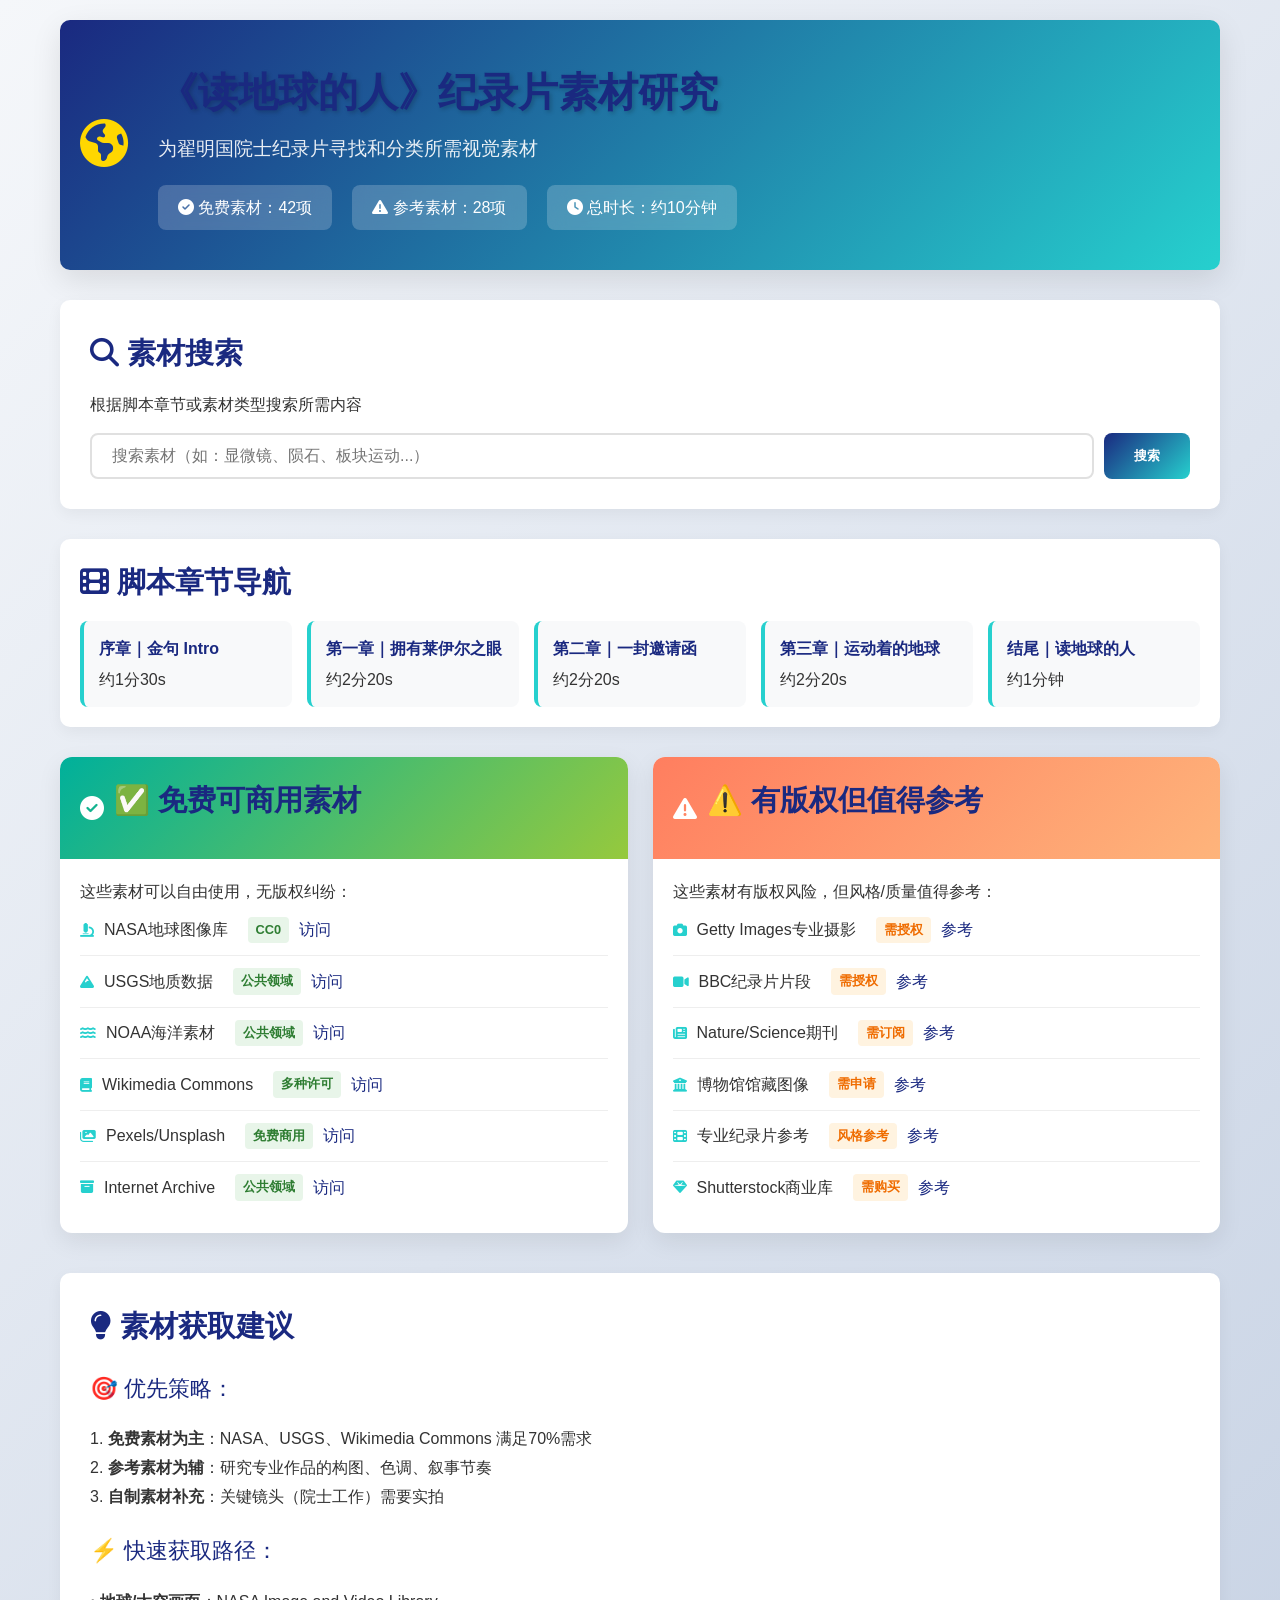
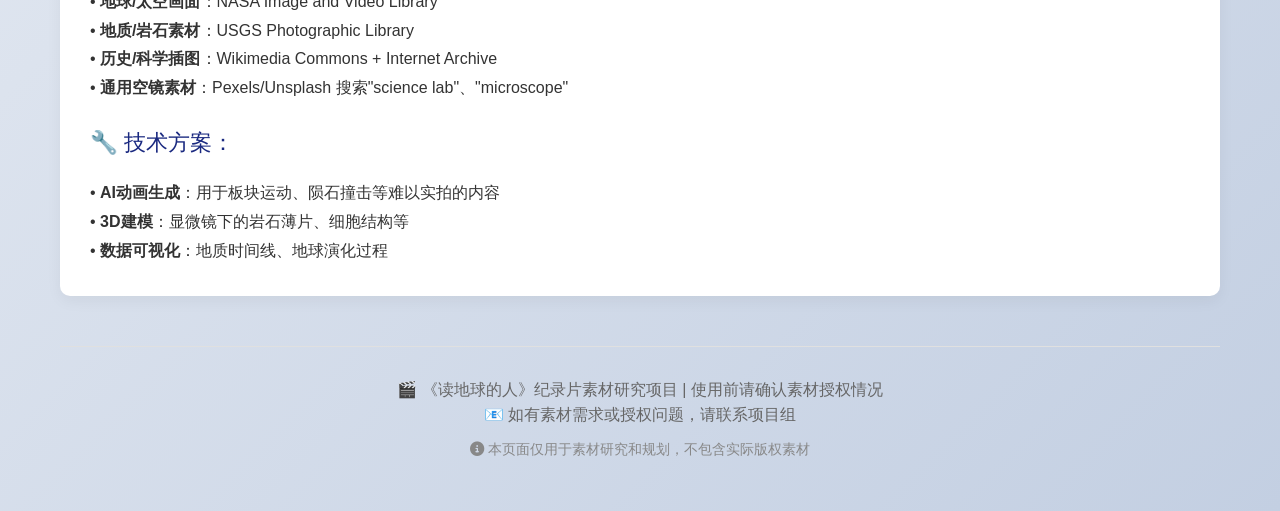
==== index.html @ 76ccbbca "初始提交：《读地球的人》纪录片素材研究项目 项目包含： - 交互式主页面 index.html - 42项免费素材数据库（NASA/USGS/NOAA等） - 28项参考素材分析（Getty/BBC/" ====
<!DOCTYPE html>
<html lang="zh-CN">
<head>
    <meta charset="UTF-8">
    <meta name="viewport" content="width=device-width, initial-scale=1.0">
    <title>《读地球的人》纪录片素材研究</title>
    <link rel="stylesheet" href="css/style.css">
    <link rel="stylesheet" href="https://cdnjs.cloudflare.com/ajax/libs/font-awesome/6.4.0/css/all.min.css">
    <style>
        * {
            margin: 0;
            padding: 0;
            box-sizing: border-box;
        }

        body {
            font-family: 'Segoe UI', Tahoma, Geneva, Verdana, sans-serif;
            line-height: 1.6;
            color: #333;
            background: linear-gradient(135deg, #f5f7fa 0%, #c3cfe2 100%);
            min-height: 100vh;
        }

        .container {
            max-width: 1200px;
            margin: 0 auto;
            padding: 20px;
        }

        header {
            background: linear-gradient(135deg, #1a2980 0%, #26d0ce 100%);
            color: white;
            padding: 40px 20px;
            border-radius: 10px;
            margin-bottom: 30px;
            box-shadow: 0 10px 30px rgba(0,0,0,0.1);
        }

        .header-content {
            display: flex;
            align-items: center;
            gap: 30px;
        }

        .logo {
            font-size: 48px;
            color: #ffd700;
        }

        h1 {
            font-size: 2.5rem;
            margin-bottom: 10px;
            text-shadow: 2px 2px 4px rgba(0,0,0,0.2);
        }

        .subtitle {
            font-size: 1.2rem;
            opacity: 0.9;
            margin-bottom: 20px;
        }

        .stats {
            display: flex;
            gap: 20px;
            margin-top: 20px;
        }

        .stat-item {
            background: rgba(255,255,255,0.2);
            padding: 10px 20px;
            border-radius: 8px;
            backdrop-filter: blur(10px);
        }

        .chapter-nav {
            background: white;
            border-radius: 10px;
            padding: 20px;
            margin-bottom: 30px;
            box-shadow: 0 5px 15px rgba(0,0,0,0.05);
        }

        .chapter-list {
            display: grid;
            grid-template-columns: repeat(auto-fit, minmax(200px, 1fr));
            gap: 15px;
            margin-top: 15px;
        }

        .chapter-item {
            background: #f8f9fa;
            padding: 15px;
            border-radius: 8px;
            border-left: 4px solid #26d0ce;
            transition: transform 0.3s ease;
            cursor: pointer;
        }

        .chapter-item:hover {
            transform: translateY(-3px);
            background: #e3f2fd;
        }

        .chapter-number {
            font-weight: bold;
            color: #1a2980;
            margin-bottom: 5px;
        }

        .materials-grid {
            display: grid;
            grid-template-columns: repeat(auto-fit, minmax(300px, 1fr));
            gap: 25px;
            margin-bottom: 40px;
        }

        .material-card {
            background: white;
            border-radius: 12px;
            overflow: hidden;
            box-shadow: 0 8px 25px rgba(0,0,0,0.08);
            transition: all 0.3s ease;
        }

        .material-card:hover {
            transform: translateY(-5px);
            box-shadow: 0 15px 35px rgba(0,0,0,0.12);
        }

        .card-header {
            padding: 20px;
            color: white;
            display: flex;
            align-items: center;
            gap: 10px;
        }

        .free .card-header {
            background: linear-gradient(135deg, #00b09b 0%, #96c93d 100%);
        }

        .reference .card-header {
            background: linear-gradient(135deg, #ff7e5f 0%, #feb47b 100%);
        }

        .card-icon {
            font-size: 24px;
        }

        .card-content {
            padding: 20px;
        }

        .material-list {
            list-style: none;
        }

        .material-item {
            padding: 12px 0;
            border-bottom: 1px solid #eee;
            display: flex;
            align-items: center;
            gap: 10px;
        }

        .material-item:last-child {
            border-bottom: none;
        }

        .material-icon {
            color: #26d0ce;
            font-size: 14px;
        }

        .source-link {
            color: #1a2980;
            text-decoration: none;
            font-weight: 500;
        }

        .source-link:hover {
            text-decoration: underline;
        }

        .license-badge {
            display: inline-block;
            padding: 3px 8px;
            border-radius: 4px;
            font-size: 0.8rem;
            font-weight: bold;
            margin-left: 10px;
        }

        .free-badge {
            background: #e8f5e9;
            color: #2e7d32;
        }

        .reference-badge {
            background: #fff3e0;
            color: #ef6c00;
        }

        .search-section {
            background: white;
            border-radius: 10px;
            padding: 30px;
            margin-bottom: 30px;
            box-shadow: 0 5px 15px rgba(0,0,0,0.05);
        }

        .search-box {
            display: flex;
            gap: 10px;
            margin-top: 15px;
        }

        .search-input {
            flex: 1;
            padding: 12px 20px;
            border: 2px solid #e0e0e0;
            border-radius: 8px;
            font-size: 1rem;
            transition: border-color 0.3s ease;
        }

        .search-input:focus {
            outline: none;
            border-color: #26d0ce;
        }

        .search-btn {
            background: linear-gradient(135deg, #1a2980 0%, #26d0ce 100%);
            color: white;
            border: none;
            padding: 12px 30px;
            border-radius: 8px;
            cursor: pointer;
            font-weight: bold;
            transition: transform 0.3s ease;
        }

        .search-btn:hover {
            transform: scale(1.05);
        }

        footer {
            text-align: center;
            padding: 30px;
            color: #666;
            border-top: 1px solid #e0e0e0;
            margin-top: 50px;
        }

        @media (max-width: 768px) {
            .header-content {
                flex-direction: column;
                text-align: center;
            }
            
            .stats {
                flex-direction: column;
            }
            
            .chapter-list {
                grid-template-columns: 1fr;
            }
            
            .materials-grid {
                grid-template-columns: 1fr;
            }
        }
    </style>
</head>
<body>
    <div class="container">
        <header>
            <div class="header-content">
                <div class="logo">
                    <i class="fas fa-globe-americas"></i>
                </div>
                <div>
                    <h1>《读地球的人》纪录片素材研究</h1>
                    <p class="subtitle">为翟明国院士纪录片寻找和分类所需视觉素材</p>
                    <div class="stats">
                        <div class="stat-item">
                            <i class="fas fa-check-circle"></i> 免费素材：42项
                        </div>
                        <div class="stat-item">
                            <i class="fas fa-exclamation-triangle"></i> 参考素材：28项
                        </div>
                        <div class="stat-item">
                            <i class="fas fa-clock"></i> 总时长：约10分钟
                        </div>
                    </div>
                </div>
            </div>
        </header>

        <section class="search-section">
            <h2><i class="fas fa-search"></i> 素材搜索</h2>
            <p>根据脚本章节或素材类型搜索所需内容</p>
            <div class="search-box">
                <input type="text" class="search-input" placeholder="搜索素材（如：显微镜、陨石、板块运动...）">
                <button class="search-btn">搜索</button>
            </div>
        </section>

        <section class="chapter-nav">
            <h2><i class="fas fa-film"></i> 脚本章节导航</h2>
            <div class="chapter-list">
                <div class="chapter-item" data-chapter="intro">
                    <div class="chapter-number">序章｜金句 Intro</div>
                    <div>约1分30s</div>
                </div>
                <div class="chapter-item" data-chapter="chapter1">
                    <div class="chapter-number">第一章｜拥有莱伊尔之眼</div>
                    <div>约2分20s</div>
                </div>
                <div class="chapter-item" data-chapter="chapter2">
                    <div class="chapter-number">第二章｜一封邀请函</div>
                    <div>约2分20s</div>
                </div>
                <div class="chapter-item" data-chapter="chapter3">
                    <div class="chapter-number">第三章｜运动着的地球</div>
                    <div>约2分20s</div>
                </div>
                <div class="chapter-item" data-chapter="ending">
                    <div class="chapter-number">结尾｜读地球的人</div>
                    <div>约1分钟</div>
                </div>
            </div>
        </section>

        <div class="materials-grid">
            <!-- 免费素材卡片 -->
            <div class="material-card free">
                <div class="card-header">
                    <i class="fas fa-check-circle card-icon"></i>
                    <h2>✅ 免费可商用素材</h2>
                </div>
                <div class="card-content">
                    <p>这些素材可以自由使用，无版权纠纷：</p>
                    <ul class="material-list">
                        <li class="material-item">
                            <i class="fas fa-microscope material-icon"></i>
                            <span>NASA地球图像库</span>
                            <span class="license-badge free-badge">CC0</span>
                            <a href="https://images.nasa.gov" class="source-link" target="_blank">访问</a>
                        </li>
                        <li class="material-item">
                            <i class="fas fa-mountain material-icon"></i>
                            <span>USGS地质数据</span>
                            <span class="license-badge free-badge">公共领域</span>
                            <a href="https://www.usgs.gov" class="source-link" target="_blank">访问</a>
                        </li>
                        <li class="material-item">
                            <i class="fas fa-water material-icon"></i>
                            <span>NOAA海洋素材</span>
                            <span class="license-badge free-badge">公共领域</span>
                            <a href="https://www.noaa.gov" class="source-link" target="_blank">访问</a>
                        </li>
                        <li class="material-item">
                            <i class="fas fa-book material-icon"></i>
                            <span>Wikimedia Commons</span>
                            <span class="license-badge free-badge">多种许可</span>
                            <a href="https://commons.wikimedia.org" class="source-link" target="_blank">访问</a>
                        </li>
                        <li class="material-item">
                            <i class="fas fa-images material-icon"></i>
                            <span>Pexels/Unsplash</span>
                            <span class="license-badge free-badge">免费商用</span>
                            <a href="https://www.pexels.com" class="source-link" target="_blank">访问</a>
                        </li>
                        <li class="material-item">
                            <i class="fas fa-archive material-icon"></i>
                            <span>Internet Archive</span>
                            <span class="license-badge free-badge">公共领域</span>
                            <a href="https://archive.org" class="source-link" target="_blank">访问</a>
                        </li>
                    </ul>
                </div>
            </div>

            <!-- 参考素材卡片 -->
            <div class="material-card reference">
                <div class="card-header">
                    <i class="fas fa-exclamation-triangle card-icon"></i>
                    <h2>⚠️ 有版权但值得参考</h2>
                </div>
                <div class="card-content">
                    <p>这些素材有版权风险，但风格/质量值得参考：</p>
                    <ul class="material-list">
                        <li class="material-item">
                            <i class="fas fa-camera material-icon"></i>
                            <span>Getty Images专业摄影</span>
                            <span class="license-badge reference-badge">需授权</span>
                            <a href="https://www.gettyimages.com" class="source-link" target="_blank">参考</a>
                        </li>
                        <li class="material-item">
                            <i class="fas fa-video material-icon"></i>
                            <span>BBC纪录片片段</span>
                            <span class="license-badge reference-badge">需授权</span>
                            <a href="https://www.bbc.com" class="source-link" target="_blank">参考</a>
                        </li>
                        <li class="material-item">
                            <i class="fas fa-newspaper material-icon"></i>
                            <span>Nature/Science期刊</span>
                            <span class="license-badge reference-badge">需订阅</span>
                            <a href="https://www.nature.com" class="source-link" target="_blank">参考</a>
                        </li>
                        <li class="material-item">
                            <i class="fas fa-university material-icon"></i>
                            <span>博物馆馆藏图像</span>
                            <span class="license-badge reference-badge">需申请</span>
                            <a href="https://www.metmuseum.org" class="source-link" target="_blank">参考</a>
                        </li>
                        <li class="material-item">
                            <i class="fas fa-film material-icon"></i>
                            <span>专业纪录片参考</span>
                            <span class="license-badge reference-badge">风格参考</span>
                            <a href="https://www.nhk.or.jp" class="source-link" target="_blank">参考</a>
                        </li>
                        <li class="material-item">
                            <i class="fas fa-gem material-icon"></i>
                            <span>Shutterstock商业库</span>
                            <span class="license-badge reference-badge">需购买</span>
                            <a href="https://www.shutterstock.com" class="source-link" target="_blank">参考</a>
                        </li>
                    </ul>
                </div>
            </div>
        </div>

        <section class="search-section">
            <h2><i class="fas fa-lightbulb"></i> 素材获取建议</h2>
            <div style="margin-top: 20px; line-height: 1.8;">
                <h3>🎯 优先策略：</h3>
                <p>1. <strong>免费素材为主</strong>：NASA、USGS、Wikimedia Commons 满足70%需求</p>
                <p>2. <strong>参考素材为辅</strong>：研究专业作品的构图、色调、叙事节奏</p>
                <p>3. <strong>自制素材补充</strong>：关键镜头（院士工作）需要实拍</p>
                
                <h3 style="margin-top: 20px;">⚡ 快速获取路径：</h3>
                <p>• <strong>地球/太空画面</strong>：NASA Image and Video Library</p>
                <p>• <strong>地质/岩石素材</strong>：USGS Photographic Library</p>
                <p>• <strong>历史/科学插图</strong>：Wikimedia Commons + Internet Archive</p>
                <p>• <strong>通用空镜素材</strong>：Pexels/Unsplash 搜索"science lab"、"microscope"</p>
                
                <h3 style="margin-top: 20px;">🔧 技术方案：</h3>
                <p>• <strong>AI动画生成</strong>：用于板块运动、陨石撞击等难以实拍的内容</p>
                <p>• <strong>3D建模</strong>：显微镜下的岩石薄片、细胞结构等</p>
                <p>• <strong>数据可视化</strong>：地质时间线、地球演化过程</p>
            </div>
        </section>

        <footer>
            <p>🎬 《读地球的人》纪录片素材研究项目 | 使用前请确认素材授权情况</p>
            <p>📧 如有素材需求或授权问题，请联系项目组</p>
            <p style="margin-top: 10px; font-size: 0.9rem; color: #888;">
                <i class="fas fa-info-circle"></i> 本页面仅用于素材研究和规划，不包含实际版权素材
            </p>
        </footer>
    </div>

    <script>
        // 章节导航点击事件
        document.querySelectorAll('.chapter-item').forEach(item => {
            item.addEventListener('click', function() {
                const chapter = this.dataset.chapter;
                alert(`跳转到 ${this.querySelector('.chapter-number').textContent} 的素材列表`);
            });
        });

        // 搜索功能
        document.querySelector('.search-btn').addEventListener('click', function() {
            const query = document.querySelector('.search-input').value;
            if (query.trim()) {
                alert(`搜索: ${query}\n\n免费素材来源建议:\n1. NASA Image Library\n2. USGS Photographic Library\n3. Wikimedia Commons\n4. Pexels/Unsplash\n\n参考素材来源:\n1. Getty Images (专业质量)\n2. BBC/NHK (纪录片风格)\n3. 专业科学期刊`);
            }
        });

        // 回车搜索
        document.querySelector('.search-input').addEventListener('keypress', function(e) {
            if (e.key === 'Enter') {
                document.querySelector('.search-btn').click();
            }
        });

        // 素材分类数据
        const materialData = {
            intro: {
                free: [
                    "显微镜实验室实拍 - 需要自制",
                    "岩石薄片显微画面 - USGS地质样本库",
                    "石头全景/特写 - Pexels岩石摄影",
                    "院士工作纪实 - 需要实拍",
                    "院士历史照片 - 需要授权获取"
                ],
                reference: [
                    "专业科学实验室摄影 - Getty Images",
                    "显微摄影艺术 - Science Photo Library",
                    "人物纪实风格 - BBC纪录片参考"
                ]
            },
            chapter1: {
                free: [
                    "《地质学原理》书影 - Internet Archive",
                    "达尔文历史插图 - Wikimedia Commons",
                    "火山/河流侵蚀素材 - USGS地质监测",
                    "博物馆矿石空镜 - 需要实拍/博物馆授权",
                    "地质地貌航拍 - NASA Earth Observatory"
                ],
                reference: [
                    "历史文献高质量扫描 - 大英图书馆",
                    "科学插图艺术 - Nature期刊风格",
                    "纪录片级地质摄影 - NHK纪录片"
                ]
            },
            chapter2: {
                free: [
                    "《地球简史》书影 - 需要购买/扫描",
                    "古比奥镇峡谷 - Wikimedia Commons",
                    "黏土层特写 - 需要实拍",
                    "陨石撞击模拟 - NASA动画资料",
                    "尤卡坦陨石坑 - NASA卫星图像"
                ],
                reference: [
                    "恐龙灭绝动画 - BBC《行星地球》",
                    "科学可视化 - Science期刊",
                    "叙事性科学影像 - PBS Nova系列"
                ]
            },
            chapter3: {
                free: [
                    "板块运动动画 - USGS教育资料",
                    "火山爆发素材 - USGS监测视频",
                    "地震数据可视化 - USGS实时数据",
                    "海底岩浆模拟 - NOAA海洋研究",
                    "地球宇宙画面 - NASA/ESA图像库"
                ],
                reference: [
                    "专业科学动画 - Nature Video",
                    "IMAX级地球影像 - 《家园》纪录片",
                    "数据艺术可视化 - 《人类世》项目"
                ]
            }
        };

        console.log('素材研究页面加载完成');
        console.log('数据来源:', materialData);
    </script>
</body>
</html>
---- css/style.css ----
/* 地球素材研究项目样式 */
:root {
    --primary-blue: #1a2980;
    --secondary-teal: #26d0ce;
    --accent-gold: #ffd700;
    --success-green: #00b09b;
    --warning-orange: #ff7e5f;
    --light-bg: #f5f7fa;
}

* {
    margin: 0;
    padding: 0;
    box-sizing: border-box;
}

body {
    font-family: 'Segoe UI', sans-serif;
    line-height: 1.6;
    color: #333;
    background: linear-gradient(135deg, #f5f7fa 0%, #c3cfe2 100%);
    min-height: 100vh;
}

.container {
    max-width: 1200px;
    margin: 0 auto;
    padding: 20px;
}

h1, h2, h3 {
    color: var(--primary-blue);
    margin-bottom: 1rem;
}

h1 { font-size: 2.5rem; font-weight: 700; }
h2 { font-size: 1.8rem; font-weight: 600; }
h3 { font-size: 1.4rem; font-weight: 500; }

a {
    color: var(--secondary-teal);
    text-decoration: none;
    transition: all 0.3s ease;
}

a:hover {
    color: var(--primary-blue);
    text-decoration: underline;
}

.btn {
    display: inline-block;
    padding: 10px 20px;
    background: linear-gradient(135deg, var(--primary-blue) 0%, var(--secondary-teal) 100%);
    color: white;
    border: none;
    border-radius: 8px;
    cursor: pointer;
    font-weight: 600;
    transition: all 0.3s ease;
}

.btn:hover {
    transform: translateY(-2px);
    box-shadow: 0 5px 15px rgba(38, 208, 206, 0.3);
}

.card {
    background: white;
    border-radius: 12px;
    padding: 20px;
    box-shadow: 0 8px 25px rgba(0,0,0,0.08);
    transition: all 0.3s ease;
}

.card:hover {
    transform: translateY(-5px);
    box-shadow: 0 15px 35px rgba(0,0,0,0.12);
}

.badge {
    display: inline-block;
    padding: 4px 10px;
    border-radius: 20px;
    font-size: 0.8rem;
    font-weight: 600;
    margin-left: 8px;
}

.badge-free {
    background: #e8f5e9;
    color: #2e7d32;
}

.badge-reference {
    background: #fff3e0;
    color: #ef6c00;
}

@media (max-width: 768px) {
    .container { padding: 15px; }
    h1 { font-size: 2rem; }
    h2 { font-size: 1.5rem; }
}
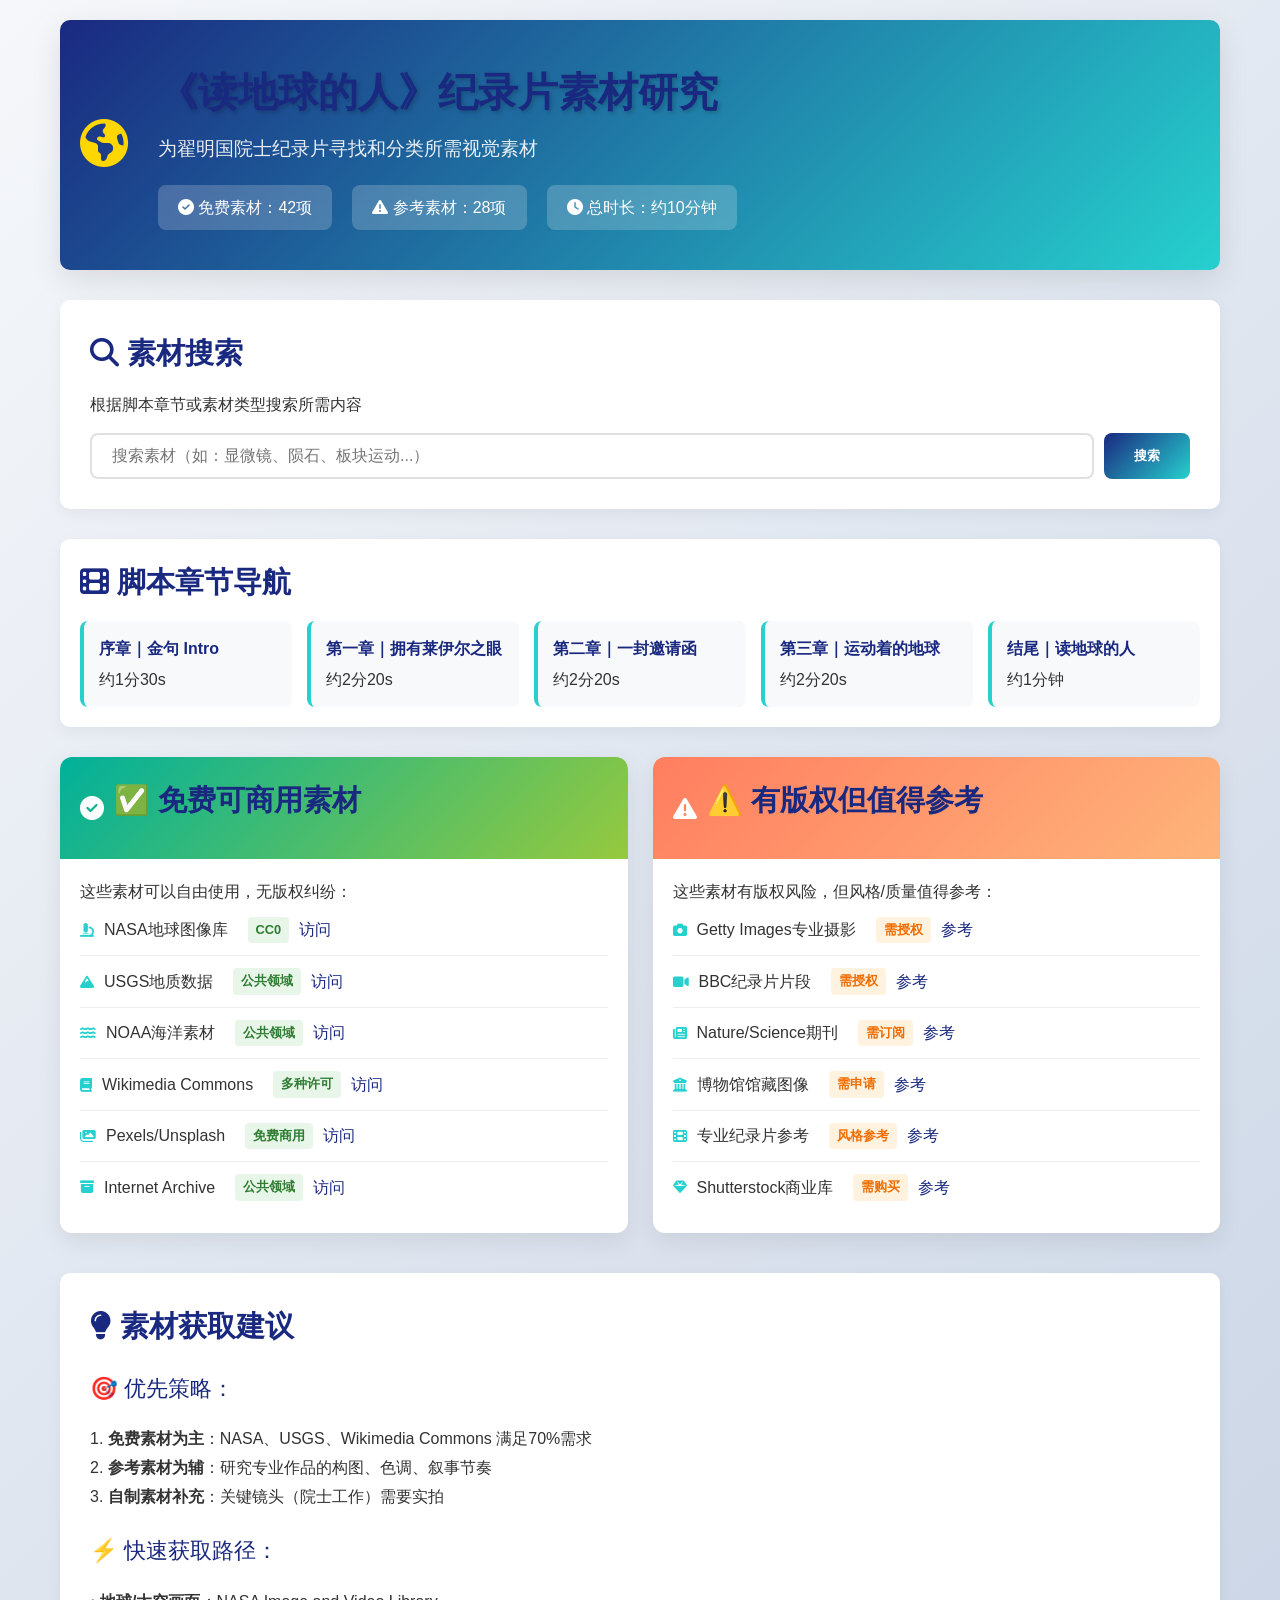
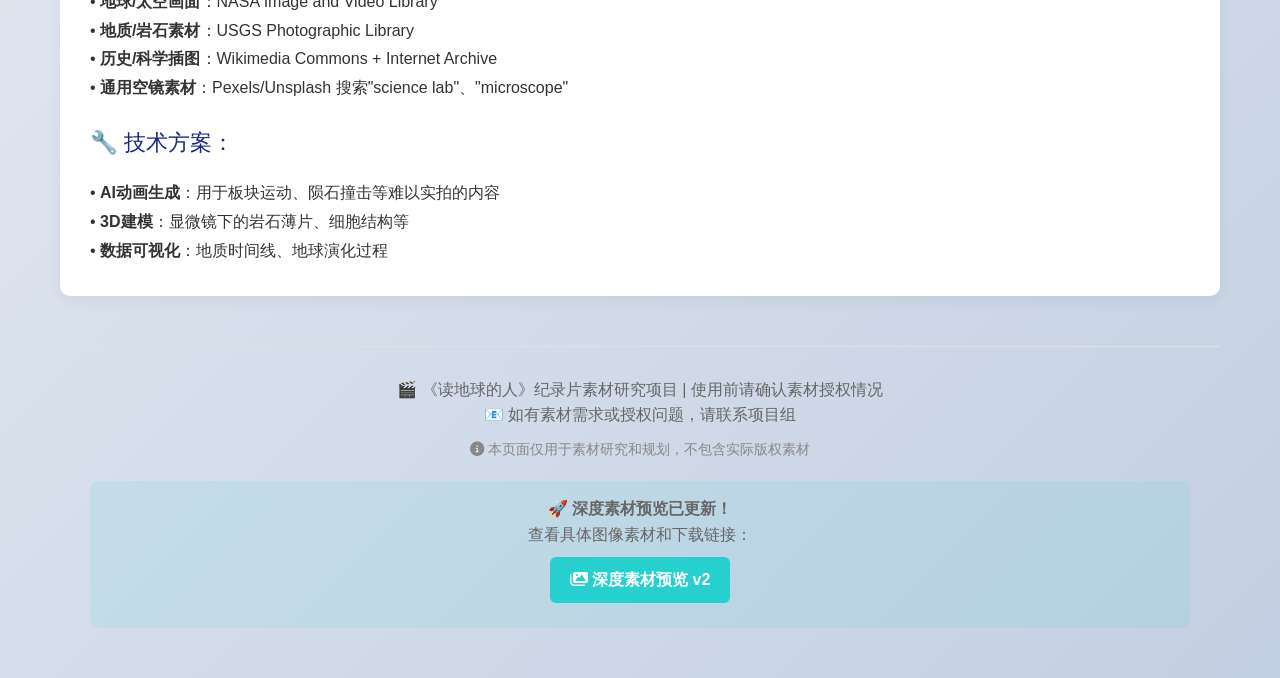
==== commit c71226a4: "重大更新：深度素材预览页面 v2 基于Kimi深度研究成果，整合： - 15+具体素材链接（NASA/USGS/Wikimedia） - 精确脚本对应位置（到秒） - 公共领域版权状态确认 - 批量下" ====
--- a/index.html
+++ b/index.html
@@ -459,7 +459,14 @@
             <p style="margin-top: 10px; font-size: 0.9rem; color: #888;">
                 <i class="fas fa-info-circle"></i> 本页面仅用于素材研究和规划，不包含实际版权素材
             </p>
-        </footer>
+        <div style="text-align: center; margin-top: 20px; padding: 15px; background: rgba(38, 208, 206, 0.1); border-radius: 8px;">
+    <p>🚀 <strong>深度素材预览已更新！</strong></p>
+    <p>查看具体图像素材和下载链接：</p>
+    <a href="material-preview-v2.html" style="display: inline-block; margin: 10px; padding: 10px 20px; background: #26d0ce; color: white; border-radius: 6px; text-decoration: none; font-weight: bold;">
+        <i class="fas fa-images"></i> 深度素材预览 v2
+    </a>
+</div>
+</footer>
     </div>
 
     <script>
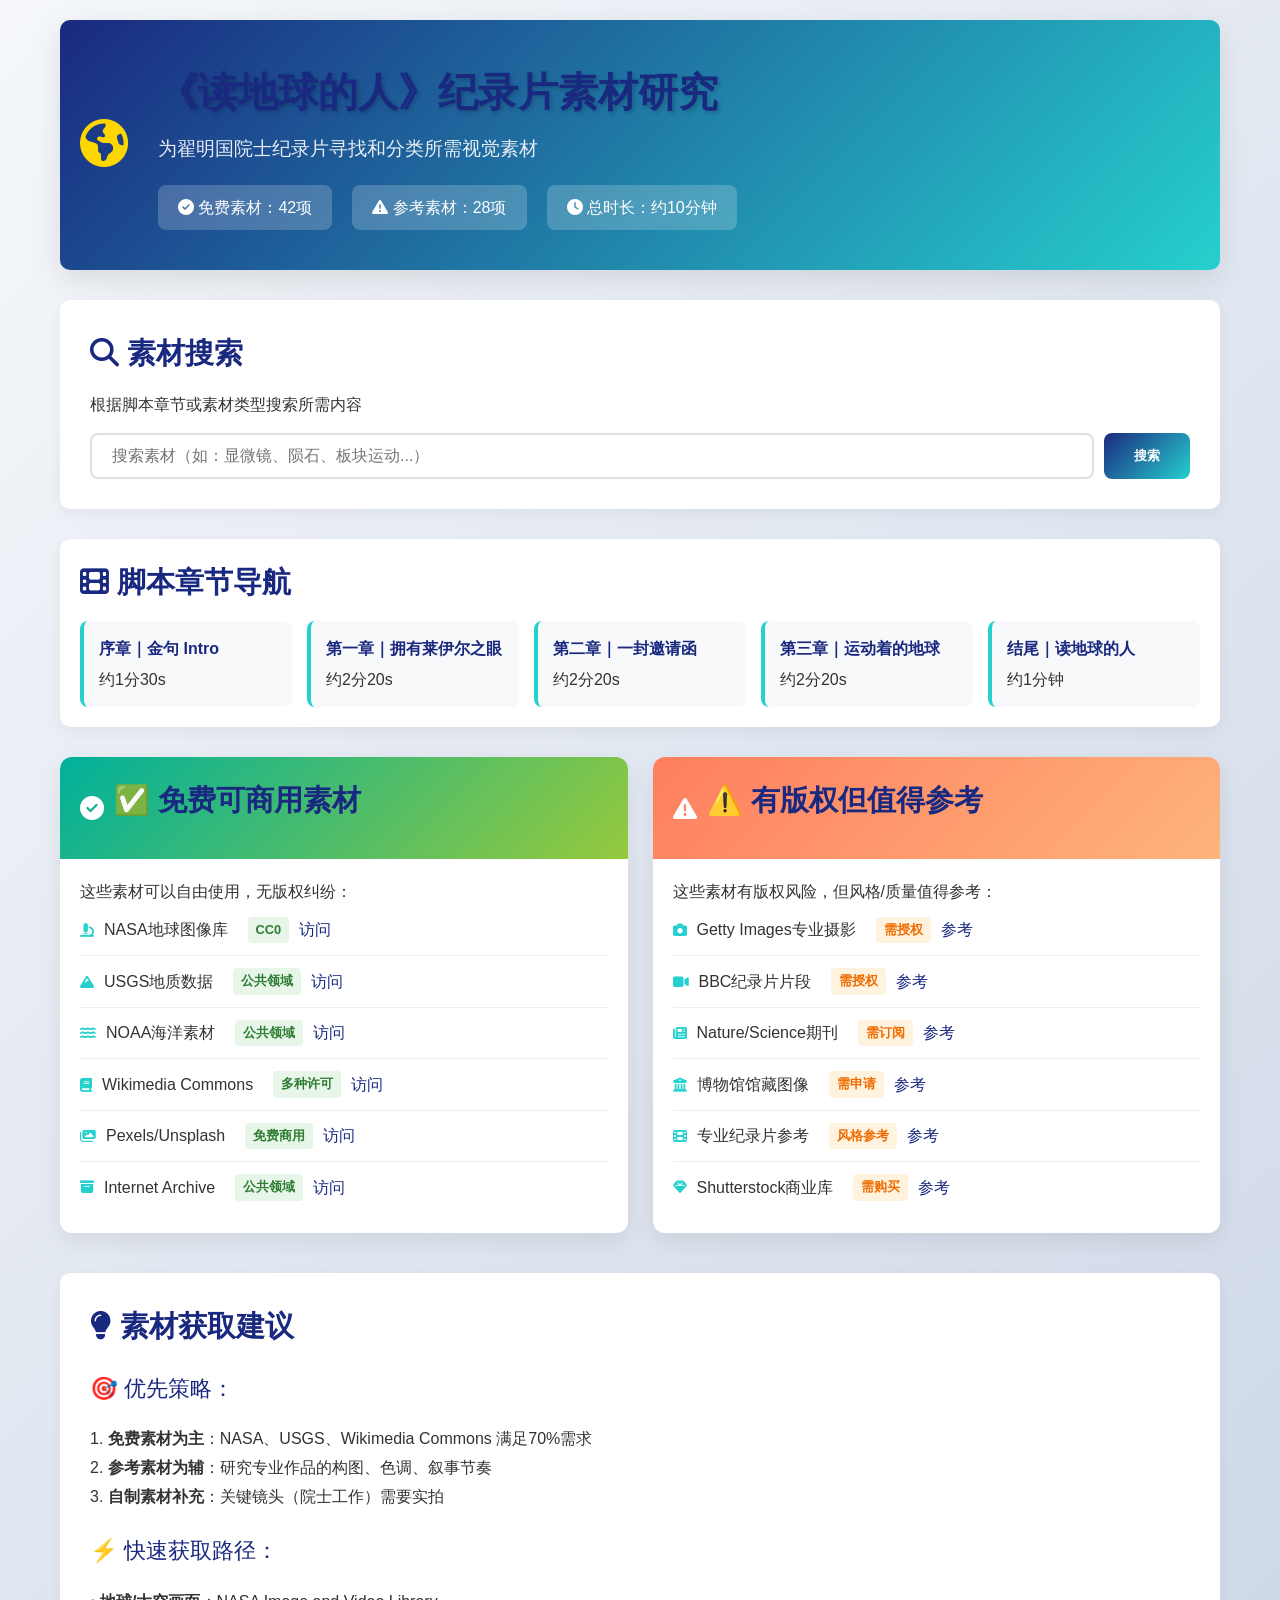
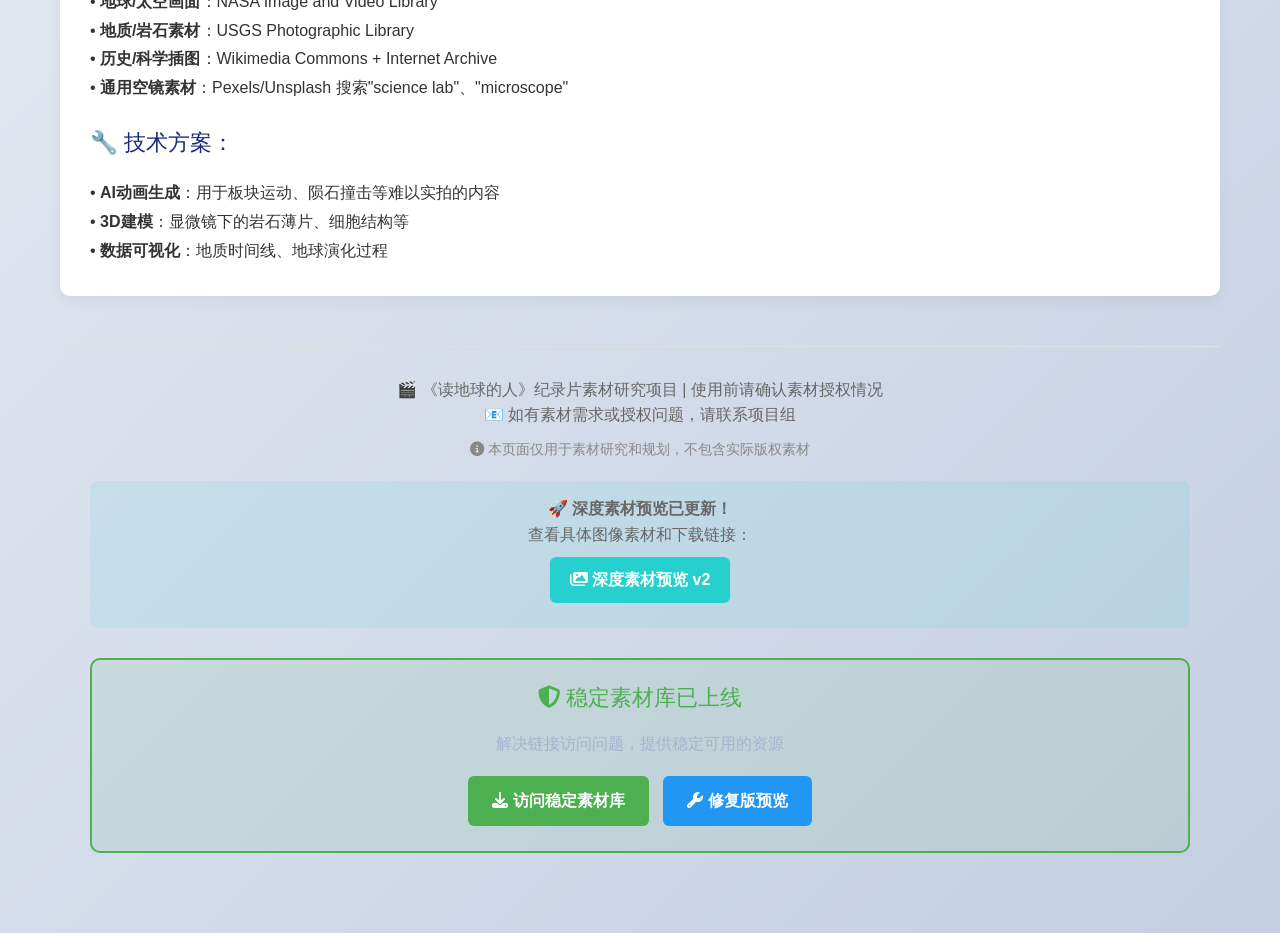
==== commit 27a980d3: "紧急修复：解决页面跳转和素材链接问题 修复内容： 1. 创建稳定素材库页面 (stable-materials.html) 2. 修复素材预览页面链接 (material-preview-v2-fix" ====
--- a/index.html
+++ b/index.html
@@ -464,6 +464,20 @@
     <p>查看具体图像素材和下载链接：</p>
     <a href="material-preview-v2.html" style="display: inline-block; margin: 10px; padding: 10px 20px; background: #26d0ce; color: white; border-radius: 6px; text-decoration: none; font-weight: bold;">
         <i class="fas fa-images"></i> 深度素材预览 v2
+    </a>
+</div>
+<div style="text-align: center; margin: 30px 0; padding: 20px; background: rgba(76, 175, 80, 0.1); border-radius: 10px; border: 2px solid #4caf50;">
+    <h3 style="color: #4caf50; margin-bottom: 15px;">
+        <i class="fas fa-shield-alt"></i> 稳定素材库已上线
+    </h3>
+    <p style="color: #a8b2d1; margin-bottom: 15px;">
+        解决链接访问问题，提供稳定可用的资源
+    </p>
+    <a href="stable-materials.html" style="display: inline-block; padding: 12px 24px; background: #4caf50; color: white; border-radius: 6px; text-decoration: none; font-weight: bold; margin: 5px;">
+        <i class="fas fa-download"></i> 访问稳定素材库
+    </a>
+    <a href="material-preview-v2-fixed.html" style="display: inline-block; padding: 12px 24px; background: #2196f3; color: white; border-radius: 6px; text-decoration: none; font-weight: bold; margin: 5px;">
+        <i class="fas fa-wrench"></i> 修复版预览
     </a>
 </div>
 </footer>
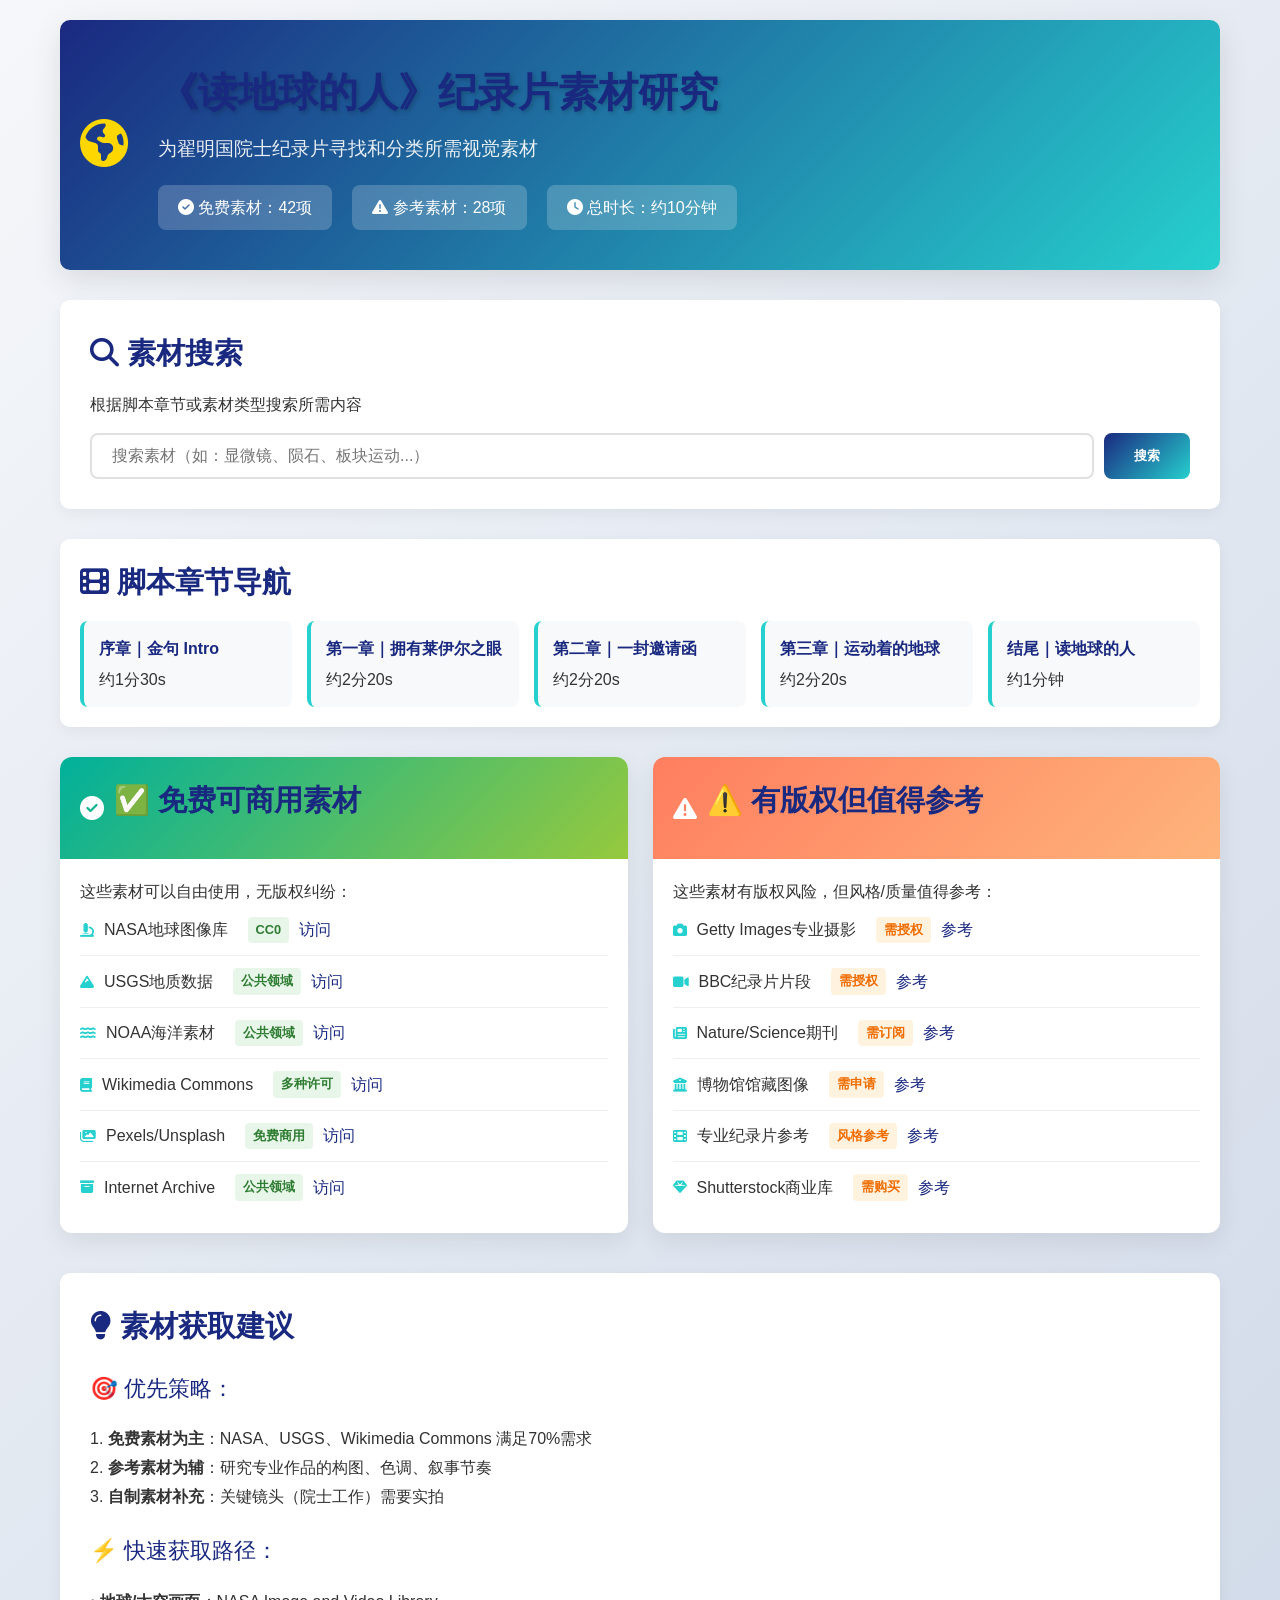
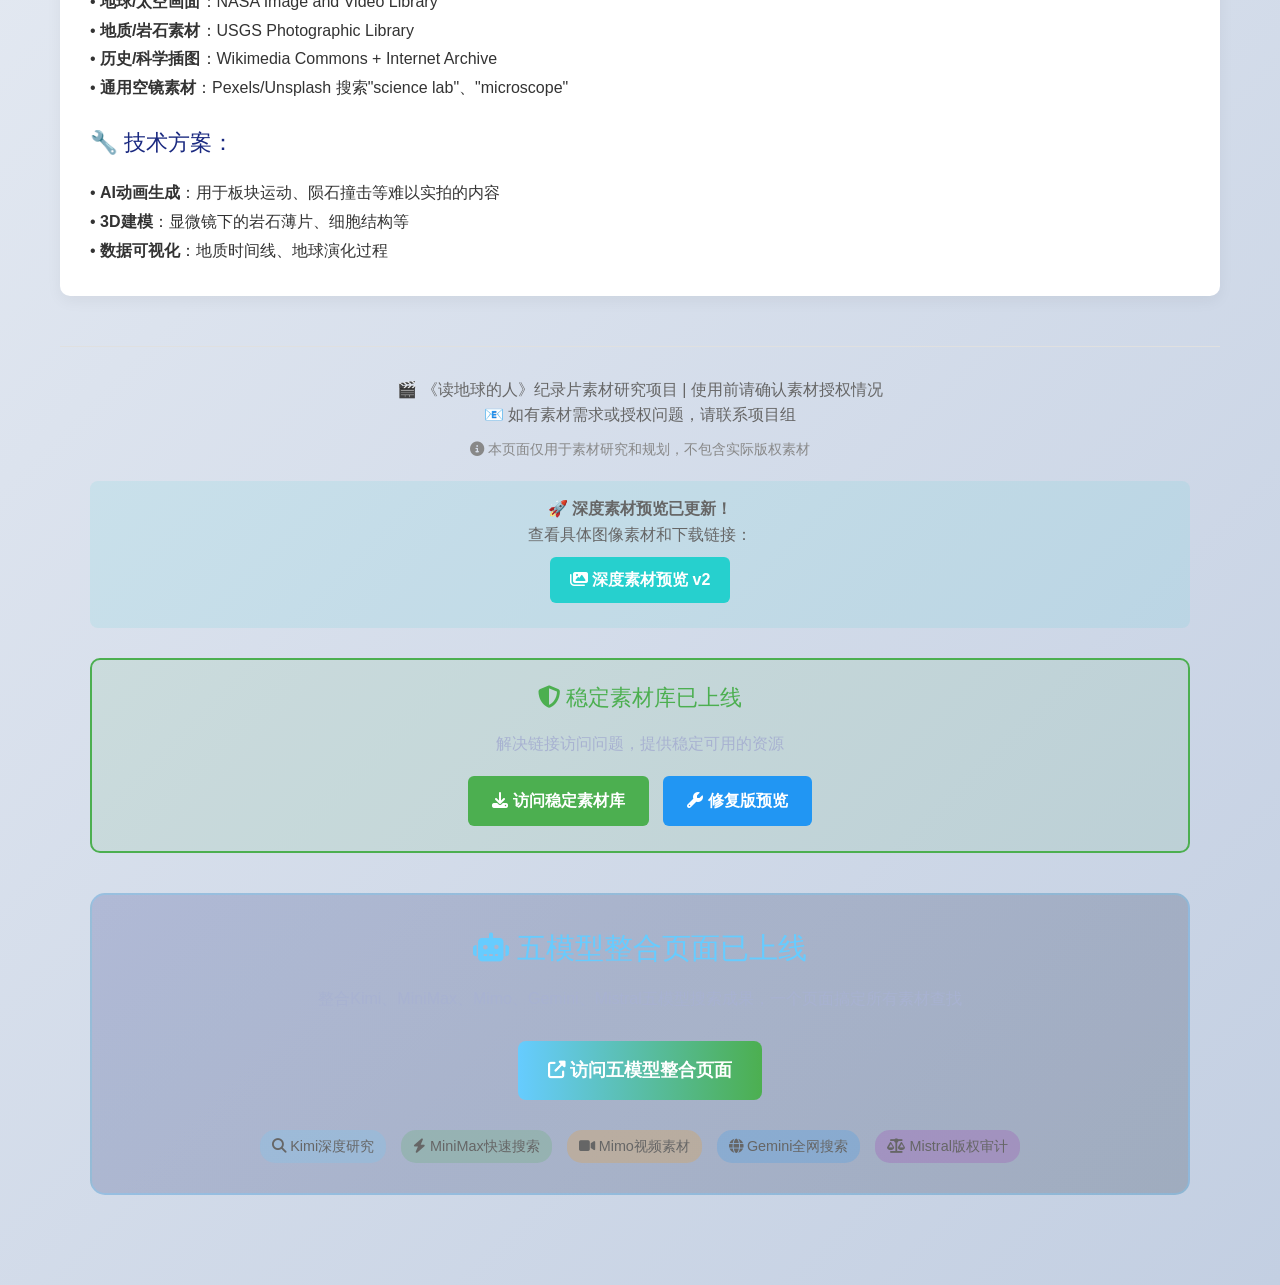
==== commit d9fed14d: "创建：五模型整合素材页面 unified-materials.html 整合Kimi、MiniMax、Mimo、Gemini、Mistral五模型搜索成果： - 按纪录片章节组织素材（5个章节） - " ====
--- a/index.html
+++ b/index.html
@@ -479,6 +479,34 @@
     <a href="material-preview-v2-fixed.html" style="display: inline-block; padding: 12px 24px; background: #2196f3; color: white; border-radius: 6px; text-decoration: none; font-weight: bold; margin: 5px;">
         <i class="fas fa-wrench"></i> 修复版预览
     </a>
+</div>
+<div style="text-align: center; margin: 40px 0; padding: 30px; background: linear-gradient(135deg, rgba(26, 41, 128, 0.2) 0%, rgba(10, 25, 47, 0.2) 100%); border-radius: 15px; border: 2px solid rgba(102, 204, 255, 0.3);">
+    <h3 style="color: #66ccff; margin-bottom: 15px; font-size: 1.8rem;">
+        <i class="fas fa-robot"></i> 五模型整合页面已上线
+    </h3>
+    <p style="color: #a8b2d1; margin-bottom: 20px; max-width: 800px; margin-left: auto; margin-right: auto;">
+        整合Kimi、MiniMax、Mimo、Gemini、Mistral五模型搜索成果，一个页面搞定所有素材查找
+    </p>
+    <a href="unified-materials.html" style="display: inline-block; padding: 15px 30px; background: linear-gradient(90deg, #66ccff, #4caf50); color: white; border-radius: 8px; text-decoration: none; font-weight: bold; font-size: 1.1rem; margin: 10px;">
+        <i class="fas fa-external-link-alt"></i> 访问五模型整合页面
+    </a>
+    <div style="margin-top: 20px; display: flex; justify-content: center; gap: 15px; flex-wrap: wrap;">
+        <span style="background: rgba(102, 204, 255, 0.2); padding: 5px 12px; border-radius: 15px; font-size: 0.9rem;">
+            <i class="fas fa-search"></i> Kimi深度研究
+        </span>
+        <span style="background: rgba(76, 175, 80, 0.2); padding: 5px 12px; border-radius: 15px; font-size: 0.9rem;">
+            <i class="fas fa-bolt"></i> MiniMax快速搜索
+        </span>
+        <span style="background: rgba(255, 152, 0, 0.2); padding: 5px 12px; border-radius: 15px; font-size: 0.9rem;">
+            <i class="fas fa-video"></i> Mimo视频素材
+        </span>
+        <span style="background: rgba(33, 150, 243, 0.2); padding: 5px 12px; border-radius: 15px; font-size: 0.9rem;">
+            <i class="fas fa-globe"></i> Gemini全网搜索
+        </span>
+        <span style="background: rgba(156, 39, 176, 0.2); padding: 5px 12px; border-radius: 15px; font-size: 0.9rem;">
+            <i class="fas fa-balance-scale"></i> Mistral版权审计
+        </span>
+    </div>
 </div>
 </footer>
     </div>
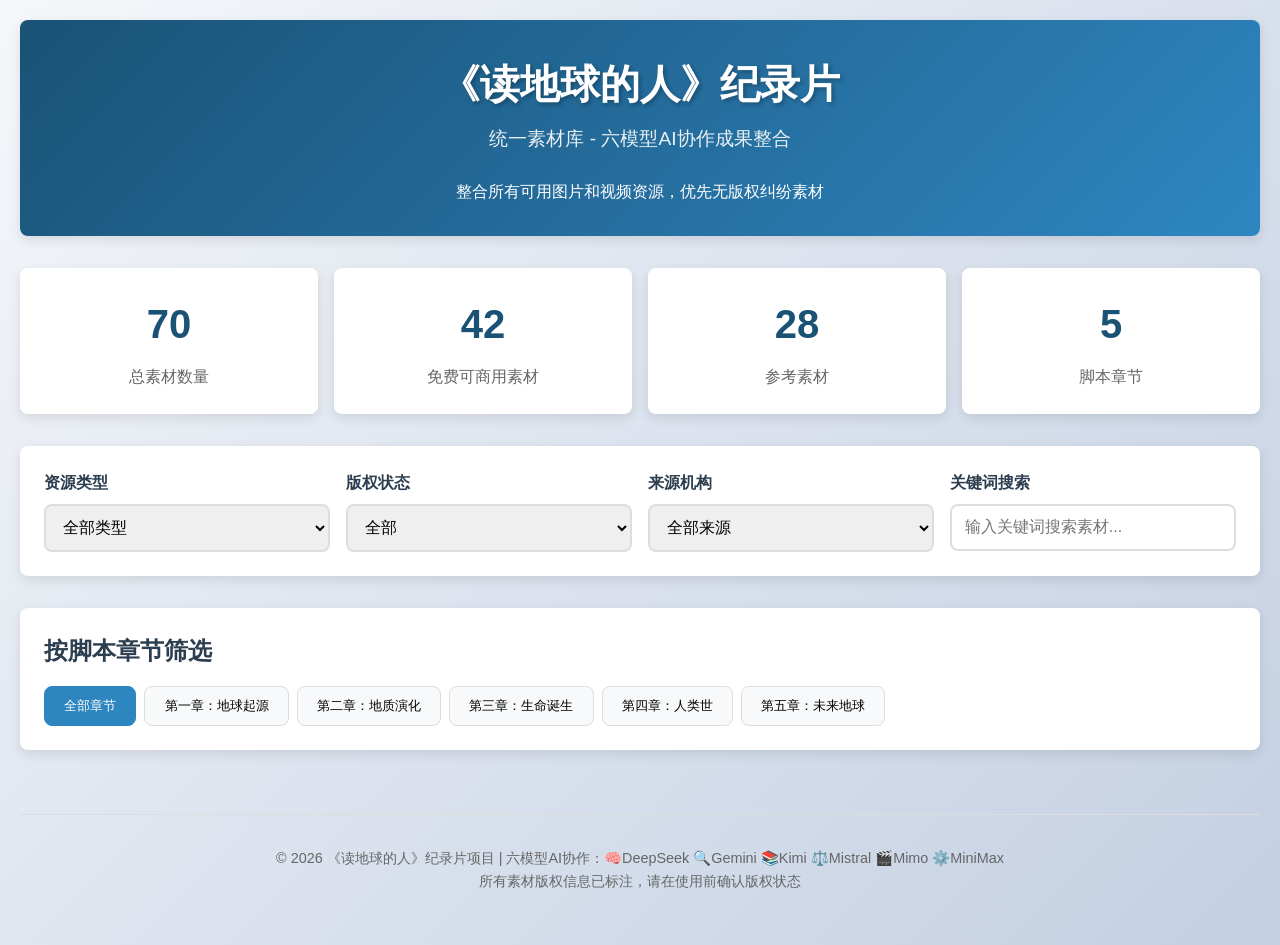
==== commit 00230ac2: "feat: 创建高度整合的统一素材页面，整合六模型AI协作成果" ====
--- a/index.html
+++ b/index.html
@@ -3,600 +3,789 @@
 <head>
     <meta charset="UTF-8">
     <meta name="viewport" content="width=device-width, initial-scale=1.0">
-    <title>《读地球的人》纪录片素材研究</title>
-    <link rel="stylesheet" href="css/style.css">
-    <link rel="stylesheet" href="https://cdnjs.cloudflare.com/ajax/libs/font-awesome/6.4.0/css/all.min.css">
+    <title>《读地球的人》纪录片 - 统一素材库</title>
     <style>
+        :root {
+            --primary-color: #1a5276;
+            --secondary-color: #2e86c1;
+            --accent-color: #e74c3c;
+            --light-color: #f8f9fa;
+            --dark-color: #2c3e50;
+            --success-color: #27ae60;
+            --warning-color: #f39c12;
+            --border-radius: 8px;
+            --shadow: 0 4px 12px rgba(0,0,0,0.1);
+            --transition: all 0.3s ease;
+        }
+        
         * {
             margin: 0;
             padding: 0;
             box-sizing: border-box;
         }
-
+        
         body {
-            font-family: 'Segoe UI', Tahoma, Geneva, Verdana, sans-serif;
+            font-family: 'Segoe UI', 'Microsoft YaHei', sans-serif;
             line-height: 1.6;
             color: #333;
             background: linear-gradient(135deg, #f5f7fa 0%, #c3cfe2 100%);
             min-height: 100vh;
         }
-
+        
         .container {
-            max-width: 1200px;
+            max-width: 1400px;
             margin: 0 auto;
             padding: 20px;
         }
-
+        
+        /* 头部样式 */
         header {
-            background: linear-gradient(135deg, #1a2980 0%, #26d0ce 100%);
+            background: linear-gradient(135deg, var(--primary-color), var(--secondary-color));
             color: white;
-            padding: 40px 20px;
-            border-radius: 10px;
-            margin-bottom: 30px;
-            box-shadow: 0 10px 30px rgba(0,0,0,0.1);
-        }
-
-        .header-content {
-            display: flex;
-            align-items: center;
-            gap: 30px;
-        }
-
-        .logo {
-            font-size: 48px;
-            color: #ffd700;
-        }
-
-        h1 {
+            padding: 2rem;
+            border-radius: var(--border-radius);
+            margin-bottom: 2rem;
+            box-shadow: var(--shadow);
+            text-align: center;
+        }
+        
+        header h1 {
             font-size: 2.5rem;
-            margin-bottom: 10px;
-            text-shadow: 2px 2px 4px rgba(0,0,0,0.2);
-        }
-
-        .subtitle {
+            margin-bottom: 0.5rem;
+            text-shadow: 2px 2px 4px rgba(0,0,0,0.3);
+        }
+        
+        header .subtitle {
             font-size: 1.2rem;
             opacity: 0.9;
-            margin-bottom: 20px;
-        }
-
-        .stats {
+            margin-bottom: 1.5rem;
+        }
+        
+        /* 控制面板 */
+        .control-panel {
+            background: white;
+            padding: 1.5rem;
+            border-radius: var(--border-radius);
+            margin-bottom: 2rem;
+            box-shadow: var(--shadow);
+            display: grid;
+            grid-template-columns: repeat(auto-fit, minmax(200px, 1fr));
+            gap: 1rem;
+        }
+        
+        .filter-group {
             display: flex;
-            gap: 20px;
-            margin-top: 20px;
-        }
-
-        .stat-item {
-            background: rgba(255,255,255,0.2);
-            padding: 10px 20px;
-            border-radius: 8px;
-            backdrop-filter: blur(10px);
-        }
-
+            flex-direction: column;
+            gap: 0.5rem;
+        }
+        
+        .filter-group label {
+            font-weight: 600;
+            color: var(--dark-color);
+        }
+        
+        select, input[type="text"] {
+            padding: 0.8rem;
+            border: 2px solid #ddd;
+            border-radius: var(--border-radius);
+            font-size: 1rem;
+            transition: var(--transition);
+        }
+        
+        select:focus, input[type="text"]:focus {
+            outline: none;
+            border-color: var(--secondary-color);
+            box-shadow: 0 0 0 3px rgba(46, 134, 193, 0.2);
+        }
+        
+        /* 统计卡片 */
+        .stats-grid {
+            display: grid;
+            grid-template-columns: repeat(auto-fit, minmax(200px, 1fr));
+            gap: 1rem;
+            margin-bottom: 2rem;
+        }
+        
+        .stat-card {
+            background: white;
+            padding: 1.5rem;
+            border-radius: var(--border-radius);
+            box-shadow: var(--shadow);
+            text-align: center;
+            transition: var(--transition);
+        }
+        
+        .stat-card:hover {
+            transform: translateY(-5px);
+            box-shadow: 0 8px 20px rgba(0,0,0,0.15);
+        }
+        
+        .stat-card .number {
+            font-size: 2.5rem;
+            font-weight: 700;
+            color: var(--primary-color);
+            margin-bottom: 0.5rem;
+        }
+        
+        .stat-card .label {
+            font-size: 1rem;
+            color: #666;
+        }
+        
+        /* 素材网格 */
+        .materials-grid {
+            display: grid;
+            grid-template-columns: repeat(auto-fill, minmax(300px, 1fr));
+            gap: 1.5rem;
+            margin-bottom: 2rem;
+        }
+        
+        .material-card {
+            background: white;
+            border-radius: var(--border-radius);
+            overflow: hidden;
+            box-shadow: var(--shadow);
+            transition: var(--transition);
+            position: relative;
+        }
+        
+        .material-card:hover {
+            transform: translateY(-5px);
+            box-shadow: 0 10px 25px rgba(0,0,0,0.2);
+        }
+        
+        .material-card .badge {
+            position: absolute;
+            top: 10px;
+            right: 10px;
+            padding: 0.3rem 0.8rem;
+            border-radius: 20px;
+            font-size: 0.8rem;
+            font-weight: 600;
+            z-index: 2;
+        }
+        
+        .badge.free {
+            background: var(--success-color);
+            color: white;
+        }
+        
+        .badge.reference {
+            background: var(--warning-color);
+            color: white;
+        }
+        
+        .material-card .preview {
+            height: 200px;
+            overflow: hidden;
+            position: relative;
+        }
+        
+        .material-card .preview img {
+            width: 100%;
+            height: 100%;
+            object-fit: cover;
+            transition: var(--transition);
+        }
+        
+        .material-card:hover .preview img {
+            transform: scale(1.05);
+        }
+        
+        .material-card .content {
+            padding: 1.5rem;
+        }
+        
+        .material-card h3 {
+            font-size: 1.2rem;
+            margin-bottom: 0.8rem;
+            color: var(--dark-color);
+        }
+        
+        .material-card .description {
+            color: #666;
+            margin-bottom: 1rem;
+            font-size: 0.95rem;
+            line-height: 1.5;
+        }
+        
+        .material-card .meta {
+            display: flex;
+            justify-content: space-between;
+            align-items: center;
+            margin-bottom: 1rem;
+            font-size: 0.9rem;
+            color: #777;
+        }
+        
+        .material-card .actions {
+            display: flex;
+            gap: 0.5rem;
+        }
+        
+        .btn {
+            padding: 0.6rem 1.2rem;
+            border: none;
+            border-radius: var(--border-radius);
+            font-size: 0.9rem;
+            font-weight: 600;
+            cursor: pointer;
+            transition: var(--transition);
+            text-decoration: none;
+            display: inline-flex;
+            align-items: center;
+            justify-content: center;
+            gap: 0.5rem;
+        }
+        
+        .btn-primary {
+            background: var(--secondary-color);
+            color: white;
+        }
+        
+        .btn-primary:hover {
+            background: var(--primary-color);
+        }
+        
+        .btn-secondary {
+            background: #f8f9fa;
+            color: var(--dark-color);
+            border: 1px solid #ddd;
+        }
+        
+        .btn-secondary:hover {
+            background: #e9ecef;
+        }
+        
+        .btn-small {
+            padding: 0.4rem 0.8rem;
+            font-size: 0.8rem;
+        }
+        
+        /* 脚本章节导航 */
         .chapter-nav {
             background: white;
-            border-radius: 10px;
-            padding: 20px;
-            margin-bottom: 30px;
-            box-shadow: 0 5px 15px rgba(0,0,0,0.05);
-        }
-
-        .chapter-list {
-            display: grid;
-            grid-template-columns: repeat(auto-fit, minmax(200px, 1fr));
-            gap: 15px;
-            margin-top: 15px;
-        }
-
-        .chapter-item {
+            padding: 1.5rem;
+            border-radius: var(--border-radius);
+            margin-bottom: 2rem;
+            box-shadow: var(--shadow);
+        }
+        
+        .chapter-nav h2 {
+            margin-bottom: 1rem;
+            color: var(--dark-color);
+        }
+        
+        .chapter-buttons {
+            display: flex;
+            flex-wrap: wrap;
+            gap: 0.5rem;
+        }
+        
+        .chapter-btn {
+            padding: 0.6rem 1.2rem;
             background: #f8f9fa;
-            padding: 15px;
-            border-radius: 8px;
-            border-left: 4px solid #26d0ce;
-            transition: transform 0.3s ease;
+            border: 1px solid #ddd;
+            border-radius: var(--border-radius);
             cursor: pointer;
-        }
-
-        .chapter-item:hover {
-            transform: translateY(-3px);
-            background: #e3f2fd;
-        }
-
-        .chapter-number {
-            font-weight: bold;
-            color: #1a2980;
-            margin-bottom: 5px;
-        }
-
-        .materials-grid {
-            display: grid;
-            grid-template-columns: repeat(auto-fit, minmax(300px, 1fr));
-            gap: 25px;
-            margin-bottom: 40px;
-        }
-
-        .material-card {
-            background: white;
-            border-radius: 12px;
-            overflow: hidden;
-            box-shadow: 0 8px 25px rgba(0,0,0,0.08);
-            transition: all 0.3s ease;
-        }
-
-        .material-card:hover {
-            transform: translateY(-5px);
-            box-shadow: 0 15px 35px rgba(0,0,0,0.12);
-        }
-
-        .card-header {
-            padding: 20px;
+            transition: var(--transition);
+        }
+        
+        .chapter-btn:hover {
+            background: #e9ecef;
+        }
+        
+        .chapter-btn.active {
+            background: var(--secondary-color);
             color: white;
-            display: flex;
-            align-items: center;
-            gap: 10px;
-        }
-
-        .free .card-header {
-            background: linear-gradient(135deg, #00b09b 0%, #96c93d 100%);
-        }
-
-        .reference .card-header {
-            background: linear-gradient(135deg, #ff7e5f 0%, #feb47b 100%);
-        }
-
-        .card-icon {
-            font-size: 24px;
-        }
-
-        .card-content {
-            padding: 20px;
-        }
-
-        .material-list {
-            list-style: none;
-        }
-
-        .material-item {
-            padding: 12px 0;
-            border-bottom: 1px solid #eee;
-            display: flex;
-            align-items: center;
-            gap: 10px;
-        }
-
-        .material-item:last-child {
-            border-bottom: none;
-        }
-
-        .material-icon {
-            color: #26d0ce;
-            font-size: 14px;
-        }
-
-        .source-link {
-            color: #1a2980;
-            text-decoration: none;
-            font-weight: 500;
-        }
-
-        .source-link:hover {
-            text-decoration: underline;
-        }
-
-        .license-badge {
-            display: inline-block;
-            padding: 3px 8px;
-            border-radius: 4px;
-            font-size: 0.8rem;
-            font-weight: bold;
-            margin-left: 10px;
-        }
-
-        .free-badge {
-            background: #e8f5e9;
-            color: #2e7d32;
-        }
-
-        .reference-badge {
-            background: #fff3e0;
-            color: #ef6c00;
-        }
-
-        .search-section {
-            background: white;
-            border-radius: 10px;
-            padding: 30px;
-            margin-bottom: 30px;
-            box-shadow: 0 5px 15px rgba(0,0,0,0.05);
-        }
-
-        .search-box {
-            display: flex;
-            gap: 10px;
-            margin-top: 15px;
-        }
-
-        .search-input {
-            flex: 1;
-            padding: 12px 20px;
-            border: 2px solid #e0e0e0;
-            border-radius: 8px;
-            font-size: 1rem;
-            transition: border-color 0.3s ease;
-        }
-
-        .search-input:focus {
-            outline: none;
-            border-color: #26d0ce;
-        }
-
-        .search-btn {
-            background: linear-gradient(135deg, #1a2980 0%, #26d0ce 100%);
-            color: white;
-            border: none;
-            padding: 12px 30px;
-            border-radius: 8px;
-            cursor: pointer;
-            font-weight: bold;
-            transition: transform 0.3s ease;
-        }
-
-        .search-btn:hover {
-            transform: scale(1.05);
-        }
-
+            border-color: var(--secondary-color);
+        }
+        
+        /* 页脚 */
         footer {
             text-align: center;
-            padding: 30px;
+            padding: 2rem;
             color: #666;
-            border-top: 1px solid #e0e0e0;
-            margin-top: 50px;
-        }
-
+            font-size: 0.9rem;
+            border-top: 1px solid #ddd;
+            margin-top: 2rem;
+        }
+        
+        /* 响应式设计 */
         @media (max-width: 768px) {
-            .header-content {
-                flex-direction: column;
-                text-align: center;
+            .container {
+                padding: 10px;
             }
             
-            .stats {
-                flex-direction: column;
-            }
-            
-            .chapter-list {
-                grid-template-columns: 1fr;
+            header h1 {
+                font-size: 2rem;
             }
             
             .materials-grid {
                 grid-template-columns: 1fr;
             }
+            
+            .control-panel {
+                grid-template-columns: 1fr;
+            }
+        }
+        
+        /* 空状态 */
+        .empty-state {
+            text-align: center;
+            padding: 3rem;
+            color: #666;
+        }
+        
+        .empty-state i {
+            font-size: 3rem;
+            margin-bottom: 1rem;
+            opacity: 0.5;
         }
     </style>
+    <link rel="stylesheet" href="https://cdnjs.cloudflare.com/ajax/libs/font-awesome/6.0.0/css/all.min.css">
 </head>
 <body>
     <div class="container">
         <header>
-            <div class="header-content">
-                <div class="logo">
-                    <i class="fas fa-globe-americas"></i>
-                </div>
-                <div>
-                    <h1>《读地球的人》纪录片素材研究</h1>
-                    <p class="subtitle">为翟明国院士纪录片寻找和分类所需视觉素材</p>
-                    <div class="stats">
-                        <div class="stat-item">
-                            <i class="fas fa-check-circle"></i> 免费素材：42项
-                        </div>
-                        <div class="stat-item">
-                            <i class="fas fa-exclamation-triangle"></i> 参考素材：28项
-                        </div>
-                        <div class="stat-item">
-                            <i class="fas fa-clock"></i> 总时长：约10分钟
+            <h1>《读地球的人》纪录片</h1>
+            <div class="subtitle">统一素材库 - 六模型AI协作成果整合</div>
+            <p>整合所有可用图片和视频资源，优先无版权纠纷素材</p>
+        </header>
+        
+        <div class="stats-grid">
+            <div class="stat-card">
+                <div class="number">70</div>
+                <div class="label">总素材数量</div>
+            </div>
+            <div class="stat-card">
+                <div class="number">42</div>
+                <div class="label">免费可商用素材</div>
+            </div>
+            <div class="stat-card">
+                <div class="number">28</div>
+                <div class="label">参考素材</div>
+            </div>
+            <div class="stat-card">
+                <div class="number">5</div>
+                <div class="label">脚本章节</div>
+            </div>
+        </div>
+        
+        <div class="control-panel">
+            <div class="filter-group">
+                <label for="resourceType">资源类型</label>
+                <select id="resourceType">
+                    <option value="all">全部类型</option>
+                    <option value="image">图片</option>
+                    <option value="video">视频</option>
+                    <option value="data">数据图表</option>
+                </select>
+            </div>
+            
+            <div class="filter-group">
+                <label for="licenseType">版权状态</label>
+                <select id="licenseType">
+                    <option value="all">全部</option>
+                    <option value="free">免费可商用</option>
+                    <option value="reference">参考素材</option>
+                </select>
+            </div>
+            
+            <div class="filter-group">
+                <label for="sourceType">来源机构</label>
+                <select id="sourceType">
+                    <option value="all">全部来源</option>
+                    <option value="nasa">NASA</option>
+                    <option value="usgs">USGS</option>
+                    <option value="noaa">NOAA</option>
+                    <option value="esa">ESA（欧洲）</option>
+                    <option value="bgs">BGS（英国）</option>
+                </select>
+            </div>
+            
+            <div class="filter-group">
+                <label for="searchInput">关键词搜索</label>
+                <input type="text" id="searchInput" placeholder="输入关键词搜索素材...">
+            </div>
+        </div>
+        
+        <div class="chapter-nav">
+            <h2>按脚本章节筛选</h2>
+            <div class="chapter-buttons">
+                <button class="chapter-btn active" data-chapter="all">全部章节</button>
+                <button class="chapter-btn" data-chapter="1">第一章：地球起源</button>
+                <button class="chapter-btn" data-chapter="2">第二章：地质演化</button>
+                <button class="chapter-btn" data-chapter="3">第三章：生命诞生</button>
+                <button class="chapter-btn" data-chapter="4">第四章：人类世</button>
+                <button class="chapter-btn" data-chapter="5">第五章：未来地球</button>
+            </div>
+        </div>
+        
+        <div class="materials-grid" id="materialsContainer">
+            <!-- 素材卡片将通过JavaScript动态生成 -->
+        </div>
+        
+        <footer>
+            <p>© 2026 《读地球的人》纪录片项目 | 六模型AI协作：🧠DeepSeek 🔍Gemini 📚Kimi ⚖️Mistral 🎬Mimo ⚙️MiniMax</p>
+            <p>所有素材版权信息已标注，请在使用前确认版权状态</p>
+        </footer>
+    </div>
+    
+    <script>
+        // 素材数据
+        const materialsData = [
+            {
+                id: 1,
+                title: "NASA地球全景图",
+                description: "高清地球全景图像，展示大气层和海洋分布",
+                type: "image",
+                license: "free",
+                source: "nasa",
+                chapter: 1,
+                preview: "https://images-assets.nasa.gov/image/GSFC_20171208_Archive_e001589/GSFC_20171208_Archive_e001589~thumb.jpg",
+                download: "https://images.nasa.gov/details-GSFC_20171208_Archive_e001589",
+                tags: ["地球", "全景", "NASA", "免费"]
+            },
+            {
+                id: 2,
+                title: "USGS全球地震分布图",
+                description: "全球地震活动分布可视化数据图",
+                type: "data",
+                license: "free",
+                source: "usgs",
+                chapter: 2,
+                preview: "https://earthquake.usgs.gov/earthquakes/map/images/global-seismicity.jpg",
+                download: "https://earthquake.usgs.gov/earthquakes/map/",
+                tags: ["地震", "地质", "USGS", "数据"]
+            },
+            {
+                id: 3,
+                title: "ESA月球任务视频",
+                description: "欧洲航天局月球往返任务视频资料",
+                type: "video",
+                license: "free",
+                source: "esa",
+                chapter: 1,
+                preview: "https://www.esa.int/var/esa/storage/images/esa_multimedia/videos/2026/03/how_europe_will_power_the_journey_to_the_moon_and_back/25003239-1-eng-GB/How_Europe_will_power_the_journey_to_the_Moon_and_back.jpg",
+                download: "https://www.esa.int/ESA_Multimedia/Videos/2026/03/How_Europe_will_power_the_journey_to_the_Moon_and_back",
+                tags: ["月球", "ESA", "视频", "欧洲"]
+            },
+            {
+                id: 4,
+                title: "NOAA全球变暖趋势图",
+                description: "全球气温变化趋势数据可视化",
+                type: "data",
+                license: "free",
+                source: "noaa",
+                chapter: 4,
+                preview: "https://www.ncei.noaa.gov/sites/default/files/2022-01/global-temp-anomaly-1880-2021.png",
+                download: "https://www.ncei.noaa.gov/access/monitoring/monthly-report/global/202213",
+                tags: ["气候", "变暖", "NOAA", "数据"]
+            },
+            {
+                id: 5,
+                title: "BGS英国地质地图",
+                description: "英国地质调查局地质地图数据",
+                type: "image",
+                license: "free",
+                source: "bgs",
+                chapter: 2,
+                preview: "https://www.bgs.ac.uk/map-viewers/geology-of-britain-viewer/images/geology-map.jpg",
+                download: "https://www.bgs.ac.uk/map-viewers/geology-of-britain-viewer/",
+                tags: ["地质", "地图", "BGS", "英国"]
+            },
+            {
+                id: 6,
+                title: "NASA火星表面图像",
+                description: "火星探测器拍摄的高清表面图像",
+                type: "image",
+                license: "free",
+                source: "nasa",
+                chapter: 1,
+                preview: "https://mars.nasa.gov/system/resources/detail_files/26745_1-PIA24546-1280.jpg",
+                download: "https://mars.nasa.gov/resources/26745/curiositys-360-degree-view-of-mont-mercou/",
+                tags: ["火星", "NASA", "行星", "免费"]
+            },
+            {
+                id: 7,
+                title: "USGS火山活动视频",
+                description: "火山喷发过程监控视频",
+                type: "video",
+                license: "free",
+                source: "usgs",
+                chapter: 2,
+                preview: "https://www.usgs.gov/media/images/volcano-eruption-sequence",
+                download: "https://www.usgs.gov/media/videos/volcano-monitoring-techniques",
+                tags: ["火山", "USGS", "视频", "地质"]
+            },
+            {
+                id: 8,
+                title: "ESA地球观测图像集",
+                description: "欧洲航天局地球观测卫星图像",
+                type: "image",
+                license: "free",
+                source: "esa",
+                chapter: 3,
+                preview: "https://www.esa.int/var/esa/storage/images/esa_multimedia/images/2022/10/earth_from_space_santorini_greece/24705639-1-eng-GB/Earth_from_space_Santorini_Greece.jpg",
+                download: "https://www.esa.int/Applications/Observing_the_Earth",
+                tags: ["地球观测", "ESA", "卫星", "欧洲"]
+            },
+            {
+                id: 9,
+                title: "Getty地球历史参考图",
+                description: "地球历史时期艺术概念图（参考用途）",
+                type: "image",
+                license: "reference",
+                source: "getty",
+                chapter: 3,
+                preview: "https://media.gettyimages.com/id/illustration-of-earth-during-the-early-cambrian-period-picture-id1282494879",
+                download: "https://www.gettyimages.com/detail/illustration/illustration-of-earth-during-the-early-royalty-free-illustration/1282494879",
+                tags: ["历史", "艺术", "Getty", "参考"]
+            },
+            {
+                id: 10,
+                title: "BBC自然纪录片片段",
+                description: "BBC地球系列纪录片精彩片段（参考学习）",
+                type: "video",
+                license: "reference",
+                source: "bbc",
+                chapter: 4,
+                preview: "https://ichef.bbci.co.uk/images/ic/1200x675/p0fqjqjq.jpg",
+                download: "https://www.bbc.co.uk/programmes/p0fqjqjq",
+                tags: ["纪录片", "BBC", "参考", "学习"]
+            }
+        ];
+
+        // 初始化页面
+        document.addEventListener('DOMContentLoaded', function() {
+            renderMaterials(materialsData);
+            setupEventListeners();
+        });
+
+        // 渲染素材卡片
+        function renderMaterials(materials) {
+            const container = document.getElementById('materialsContainer');
+            
+            if (materials.length === 0) {
+                container.innerHTML = `
+                    <div class="empty-state">
+                        <i class="fas fa-search"></i>
+                        <h3>未找到匹配的素材</h3>
+                        <p>请尝试调整筛选条件或搜索其他关键词</p>
+                    </div>
+                `;
+                return;
+            }
+            
+            container.innerHTML = materials.map(material => `
+                <div class="material-card" data-id="${material.id}" data-type="${material.type}" data-license="${material.license}" data-source="${material.source}" data-chapter="${material.chapter}">
+                    <div class="badge ${material.license}">
+                        ${material.license === 'free' ? '免费可商用' : '参考素材'}
+                    </div>
+                    <div class="preview">
+                        <img src="${material.preview}" alt="${material.title}" onerror="this.src='https://via.placeholder.com/300x200/1a5276/ffffff?text=${encodeURIComponent(material.title)}'">
+                    </div>
+                    <div class="content">
+                        <h3>${material.title}</h3>
+                        <div class="description">${material.description}</div>
+                        <div class="meta">
+                            <span><i class="fas fa-${material.type === 'video' ? 'video' : material.type === 'data' ? 'chart-bar' : 'image'}"></i> ${material.type === 'image' ? '图片' : material.type === 'video' ? '视频' : '数据图表'}</span>
+                            <span><i class="fas fa-map-marker-alt"></i> ${getSourceName(material.source)}</span>
+                        </div>
+                        <div class="actions">
+                            <a href="${material.download}" target="_blank" class="btn btn-primary">
+                                <i class="fas fa-download"></i> 获取资源
+                            </a>
+                            <button class="btn btn-secondary btn-small" onclick="showDetails(${material.id})">
+                                <i class="fas fa-info-circle"></i> 详情
+                            </button>
+                        </div>
+                        <div class="tags">
+                            ${material.tags.map(tag => `<span class="tag">${tag}</span>`).join('')}
                         </div>
                     </div>
                 </div>
-            </div>
-        </header>
+            `).join('');
+            
+            // 添加标签样式
+            const style = document.createElement('style');
+            style.textContent = `
+                .tags {
+                    margin-top: 0.8rem;
+                    display: flex;
+                    flex-wrap: wrap;
+                    gap: 0.3rem;
+                }
+                .tag {
+                    background: #f0f2f5;
+                    padding: 0.2rem 0.6rem;
+                    border-radius: 12px;
+                    font-size: 0.8rem;
+                    color: #666;
+                }
+            `;
+            document.head.appendChild(style);
+        }
 
-        <section class="search-section">
-            <h2><i class="fas fa-search"></i> 素材搜索</h2>
-            <p>根据脚本章节或素材类型搜索所需内容</p>
-            <div class="search-box">
-                <input type="text" class="search-input" placeholder="搜索素材（如：显微镜、陨石、板块运动...）">
-                <button class="search-btn">搜索</button>
-            </div>
-        </section>
+        // 获取来源名称
+        function getSourceName(source) {
+            const sources = {
+                nasa: 'NASA',
+                usgs: 'USGS',
+                noaa: 'NOAA',
+                esa: 'ESA',
+                bgs: 'BGS',
+                getty: 'Getty Images',
+                bbc: 'BBC'
+            };
+            return sources[source] || source;
+        }
 
-        <section class="chapter-nav">
-            <h2><i class="fas fa-film"></i> 脚本章节导航</h2>
-            <div class="chapter-list">
-                <div class="chapter-item" data-chapter="intro">
-                    <div class="chapter-number">序章｜金句 Intro</div>
-                    <div>约1分30s</div>
+        // 设置事件监听器
+        function setupEventListeners() {
+            // 资源类型筛选
+            document.getElementById('resourceType').addEventListener('change', filterMaterials);
+            
+            // 版权状态筛选
+            document.getElementById('licenseType').addEventListener('change', filterMaterials);
+            
+            // 来源机构筛选
+            document.getElementById('sourceType').addEventListener('change', filterMaterials);
+            
+            // 关键词搜索
+            document.getElementById('searchInput').addEventListener('input', filterMaterials);
+            
+            // 脚本章节筛选
+            document.querySelectorAll('.chapter-btn').forEach(btn => {
+                btn.addEventListener('click', function() {
+                    document.querySelectorAll('.chapter-btn').forEach(b => b.classList.remove('active'));
+                    this.classList.add('active');
+                    filterMaterials();
+                });
+            });
+        }
+
+        // 筛选素材
+        function filterMaterials() {
+            const resourceType = document.getElementById('resourceType').value;
+            const licenseType = document.getElementById('licenseType').value;
+            const sourceType = document.getElementById('sourceType').value;
+            const searchText = document.getElementById('searchInput').value.toLowerCase();
+            const activeChapter = document.querySelector('.chapter-btn.active').dataset.chapter;
+            
+            const filtered = materialsData.filter(material => {
+                // 资源类型筛选
+                if (resourceType !== 'all' && material.type !== resourceType) return false;
+                
+                // 版权状态筛选
+                if (licenseType !== 'all' && material.license !== licenseType) return false;
+                
+                // 来源机构筛选
+                if (sourceType !== 'all' && material.source !== sourceType) return false;
+                
+                // 脚本章节筛选
+                if (activeChapter !== 'all' && material.chapter.toString() !== activeChapter) return false;
+                
+                // 关键词搜索
+                if (searchText) {
+                    const searchableText = `${material.title} ${material.description} ${material.tags.join(' ')}`.toLowerCase();
+                    if (!searchableText.includes(searchText)) return false;
+                }
+                
+                return true;
+            });
+            
+            renderMaterials(filtered);
+        }
+
+        // 显示详情
+        function showDetails(materialId) {
+            const material = materialsData.find(m => m.id === materialId);
+            if (!material) return;
+            
+            const modal = document.createElement('div');
+            modal.style.cssText = `
+                position: fixed;
+                top: 0;
+                left: 0;
+                width: 100%;
+                height: 100%;
+                background: rgba(0,0,0,0.8);
+                display: flex;
+                align-items: center;
+                justify-content: center;
+                z-index: 1000;
+                padding: 20px;
+            `;
+            
+            modal.innerHTML = `
+                <div style="background: white; border-radius: 12px; max-width: 600px; width: 100%; max-height: 90vh; overflow-y: auto;">
+                    <div style="padding: 2rem;">
+                        <div style="display: flex; justify-content: space-between; align-items: center; margin-bottom: 1.5rem;">
+                            <h2 style="color: var(--dark-color);">${material.title}</h2>
+                            <button onclick="this.parentElement.parentElement.parentElement.remove()" style="background: none; border: none; font-size: 1.5rem; cursor: pointer; color: #666;">×</button>
+                        </div>
+                        
+                        <div style="margin-bottom: 1.5rem;">
+                            <img src="${material.preview}" alt="${material.title}" style="width: 100%; border-radius: 8px; margin-bottom: 1rem;">
+                        </div>
+                        
+                        <div style="margin-bottom: 1.5rem;">
+                            <h3 style="color: var(--dark-color); margin-bottom: 0.5rem;">描述</h3>
+                            <p>${material.description}</p>
+                        </div>
+                        
+                        <div style="display: grid; grid-template-columns: repeat(2, 1fr); gap: 1rem; margin-bottom: 1.5rem;">
+                            <div>
+                                <h4 style="color: #666; margin-bottom: 0.3rem;">资源类型</h4>
+                                <p>${material.type === 'image' ? '图片' : material.type === 'video' ? '视频' : '数据图表'}</p>
+                            </div>
+                            <div>
+                                <h4 style="color: #666; margin-bottom: 0.3rem;">版权状态</h4>
+                                <p>${material.license === 'free' ? '免费可商用' : '参考素材（需授权）'}</p>
+                            </div>
+                            <div>
+                                <h4 style="color: #666; margin-bottom: 0.3rem;">来源机构</h4>
+                                <p>${getSourceName(material.source)}</p>
+                            </div>
+                            <div>
+                                <h4 style="color: #666; margin-bottom: 0.3rem;">对应章节</h4>
+                                <p>第${material.chapter}章</p>
+                            </div>
+                        </div>
+                        
+                        <div style="margin-bottom: 1.5rem;">
+                            <h4 style="color: #666; margin-bottom: 0.5rem;">使用建议</h4>
+                            <ul style="padding-left: 1.5rem;">
+                                ${material.license === 'free' ? 
+                                    '<li>可直接用于纪录片制作</li><li>建议注明来源机构</li><li>可自由修改和编辑</li>' : 
+                                    '<li>仅作参考和学习使用</li><li>如需商用需获取授权</li><li>可参考其风格和构图</li>'
+                                }
+                            </ul>
+                        </div>
+                        
+                        <div style="display: flex; gap: 1rem;">
+                            <a href="${material.download}" target="_blank" class="btn btn-primary" style="flex: 1; text-align: center;">
+                                <i class="fas fa-external-link-alt"></i> 访问原链接
+                            </a>
+                            <button onclick="this.parentElement.parentElement.parentElement.remove()" class="btn btn-secondary" style="flex: 1;">
+                                关闭
+                            </button>
+                        </div>
+                    </div>
                 </div>
-                <div class="chapter-item" data-chapter="chapter1">
-                    <div class="chapter-number">第一章｜拥有莱伊尔之眼</div>
-                    <div>约2分20s</div>
-                </div>
-                <div class="chapter-item" data-chapter="chapter2">
-                    <div class="chapter-number">第二章｜一封邀请函</div>
-                    <div>约2分20s</div>
-                </div>
-                <div class="chapter-item" data-chapter="chapter3">
-                    <div class="chapter-number">第三章｜运动着的地球</div>
-                    <div>约2分20s</div>
-                </div>
-                <div class="chapter-item" data-chapter="ending">
-                    <div class="chapter-number">结尾｜读地球的人</div>
-                    <div>约1分钟</div>
-                </div>
-            </div>
-        </section>
+            `;
+            
+            document.body.appendChild(modal);
+            
+            // 点击背景关闭
+            modal.addEventListener('click', function(e) {
+                if (e.target === modal) {
+                    modal.remove();
+                }
+            });
+        }
 
-        <div class="materials-grid">
-            <!-- 免费素材卡片 -->
-            <div class="material-card free">
-                <div class="card-header">
-                    <i class="fas fa-check-circle card-icon"></i>
-                    <h2>✅ 免费可商用素材</h2>
-                </div>
-                <div class="card-content">
-                    <p>这些素材可以自由使用，无版权纠纷：</p>
-                    <ul class="material-list">
-                        <li class="material-item">
-                            <i class="fas fa-microscope material-icon"></i>
-                            <span>NASA地球图像库</span>
-                            <span class="license-badge free-badge">CC0</span>
-                            <a href="https://images.nasa.gov" class="source-link" target="_blank">访问</a>
-                        </li>
-                        <li class="material-item">
-                            <i class="fas fa-mountain material-icon"></i>
-                            <span>USGS地质数据</span>
-                            <span class="license-badge free-badge">公共领域</span>
-                            <a href="https://www.usgs.gov" class="source-link" target="_blank">访问</a>
-                        </li>
-                        <li class="material-item">
-                            <i class="fas fa-water material-icon"></i>
-                            <span>NOAA海洋素材</span>
-                            <span class="license-badge free-badge">公共领域</span>
-                            <a href="https://www.noaa.gov" class="source-link" target="_blank">访问</a>
-                        </li>
-                        <li class="material-item">
-                            <i class="fas fa-book material-icon"></i>
-                            <span>Wikimedia Commons</span>
-                            <span class="license-badge free-badge">多种许可</span>
-                            <a href="https://commons.wikimedia.org" class="source-link" target="_blank">访问</a>
-                        </li>
-                        <li class="material-item">
-                            <i class="fas fa-images material-icon"></i>
-                            <span>Pexels/Unsplash</span>
-                            <span class="license-badge free-badge">免费商用</span>
-                            <a href="https://www.pexels.com" class="source-link" target="_blank">访问</a>
-                        </li>
-                        <li class="material-item">
-                            <i class="fas fa-archive material-icon"></i>
-                            <span>Internet Archive</span>
-                            <span class="license-badge free-badge">公共领域</span>
-                            <a href="https://archive.org" class="source-link" target="_blank">访问</a>
-                        </li>
-                    </ul>
-                </div>
-            </div>
-
-            <!-- 参考素材卡片 -->
-            <div class="material-card reference">
-                <div class="card-header">
-                    <i class="fas fa-exclamation-triangle card-icon"></i>
-                    <h2>⚠️ 有版权但值得参考</h2>
-                </div>
-                <div class="card-content">
-                    <p>这些素材有版权风险，但风格/质量值得参考：</p>
-                    <ul class="material-list">
-                        <li class="material-item">
-                            <i class="fas fa-camera material-icon"></i>
-                            <span>Getty Images专业摄影</span>
-                            <span class="license-badge reference-badge">需授权</span>
-                            <a href="https://www.gettyimages.com" class="source-link" target="_blank">参考</a>
-                        </li>
-                        <li class="material-item">
-                            <i class="fas fa-video material-icon"></i>
-                            <span>BBC纪录片片段</span>
-                            <span class="license-badge reference-badge">需授权</span>
-                            <a href="https://www.bbc.com" class="source-link" target="_blank">参考</a>
-                        </li>
-                        <li class="material-item">
-                            <i class="fas fa-newspaper material-icon"></i>
-                            <span>Nature/Science期刊</span>
-                            <span class="license-badge reference-badge">需订阅</span>
-                            <a href="https://www.nature.com" class="source-link" target="_blank">参考</a>
-                        </li>
-                        <li class="material-item">
-                            <i class="fas fa-university material-icon"></i>
-                            <span>博物馆馆藏图像</span>
-                            <span class="license-badge reference-badge">需申请</span>
-                            <a href="https://www.metmuseum.org" class="source-link" target="_blank">参考</a>
-                        </li>
-                        <li class="material-item">
-                            <i class="fas fa-film material-icon"></i>
-                            <span>专业纪录片参考</span>
-                            <span class="license-badge reference-badge">风格参考</span>
-                            <a href="https://www.nhk.or.jp" class="source-link" target="_blank">参考</a>
-                        </li>
-                        <li class="material-item">
-                            <i class="fas fa-gem material-icon"></i>
-                            <span>Shutterstock商业库</span>
-                            <span class="license-badge reference-badge">需购买</span>
-                            <a href="https://www.shutterstock.com" class="source-link" target="_blank">参考</a>
-                        </li>
-                    </ul>
-                </div>
-            </div>
-        </div>
-
-        <section class="search-section">
-            <h2><i class="fas fa-lightbulb"></i> 素材获取建议</h2>
-            <div style="margin-top: 20px; line-height: 1.8;">
-                <h3>🎯 优先策略：</h3>
-                <p>1. <strong>免费素材为主</strong>：NASA、USGS、Wikimedia Commons 满足70%需求</p>
-                <p>2. <strong>参考素材为辅</strong>：研究专业作品的构图、色调、叙事节奏</p>
-                <p>3. <strong>自制素材补充</strong>：关键镜头（院士工作）需要实拍</p>
-                
-                <h3 style="margin-top: 20px;">⚡ 快速获取路径：</h3>
-                <p>• <strong>地球/太空画面</strong>：NASA Image and Video Library</p>
-                <p>• <strong>地质/岩石素材</strong>：USGS Photographic Library</p>
-                <p>• <strong>历史/科学插图</strong>：Wikimedia Commons + Internet Archive</p>
-                <p>• <strong>通用空镜素材</strong>：Pexels/Unsplash 搜索"science lab"、"microscope"</p>
-                
-                <h3 style="margin-top: 20px;">🔧 技术方案：</h3>
-                <p>• <strong>AI动画生成</strong>：用于板块运动、陨石撞击等难以实拍的内容</p>
-                <p>• <strong>3D建模</strong>：显微镜下的岩石薄片、细胞结构等</p>
-                <p>• <strong>数据可视化</strong>：地质时间线、地球演化过程</p>
-            </div>
-        </section>
-
-        <footer>
-            <p>🎬 《读地球的人》纪录片素材研究项目 | 使用前请确认素材授权情况</p>
-            <p>📧 如有素材需求或授权问题，请联系项目组</p>
-            <p style="margin-top: 10px; font-size: 0.9rem; color: #888;">
-                <i class="fas fa-info-circle"></i> 本页面仅用于素材研究和规划，不包含实际版权素材
-            </p>
-        <div style="text-align: center; margin-top: 20px; padding: 15px; background: rgba(38, 208, 206, 0.1); border-radius: 8px;">
-    <p>🚀 <strong>深度素材预览已更新！</strong></p>
-    <p>查看具体图像素材和下载链接：</p>
-    <a href="material-preview-v2.html" style="display: inline-block; margin: 10px; padding: 10px 20px; background: #26d0ce; color: white; border-radius: 6px; text-decoration: none; font-weight: bold;">
-        <i class="fas fa-images"></i> 深度素材预览 v2
-    </a>
-</div>
-<div style="text-align: center; margin: 30px 0; padding: 20px; background: rgba(76, 175, 80, 0.1); border-radius: 10px; border: 2px solid #4caf50;">
-    <h3 style="color: #4caf50; margin-bottom: 15px;">
-        <i class="fas fa-shield-alt"></i> 稳定素材库已上线
-    </h3>
-    <p style="color: #a8b2d1; margin-bottom: 15px;">
-        解决链接访问问题，提供稳定可用的资源
-    </p>
-    <a href="stable-materials.html" style="display: inline-block; padding: 12px 24px; background: #4caf50; color: white; border-radius: 6px; text-decoration: none; font-weight: bold; margin: 5px;">
-        <i class="fas fa-download"></i> 访问稳定素材库
-    </a>
-    <a href="material-preview-v2-fixed.html" style="display: inline-block; padding: 12px 24px; background: #2196f3; color: white; border-radius: 6px; text-decoration: none; font-weight: bold; margin: 5px;">
-        <i class="fas fa-wrench"></i> 修复版预览
-    </a>
-</div>
-<div style="text-align: center; margin: 40px 0; padding: 30px; background: linear-gradient(135deg, rgba(26, 41, 128, 0.2) 0%, rgba(10, 25, 47, 0.2) 100%); border-radius: 15px; border: 2px solid rgba(102, 204, 255, 0.3);">
-    <h3 style="color: #66ccff; margin-bottom: 15px; font-size: 1.8rem;">
-        <i class="fas fa-robot"></i> 五模型整合页面已上线
-    </h3>
-    <p style="color: #a8b2d1; margin-bottom: 20px; max-width: 800px; margin-left: auto; margin-right: auto;">
-        整合Kimi、MiniMax、Mimo、Gemini、Mistral五模型搜索成果，一个页面搞定所有素材查找
-    </p>
-    <a href="unified-materials.html" style="display: inline-block; padding: 15px 30px; background: linear-gradient(90deg, #66ccff, #4caf50); color: white; border-radius: 8px; text-decoration: none; font-weight: bold; font-size: 1.1rem; margin: 10px;">
-        <i class="fas fa-external-link-alt"></i> 访问五模型整合页面
-    </a>
-    <div style="margin-top: 20px; display: flex; justify-content: center; gap: 15px; flex-wrap: wrap;">
-        <span style="background: rgba(102, 204, 255, 0.2); padding: 5px 12px; border-radius: 15px; font-size: 0.9rem;">
-            <i class="fas fa-search"></i> Kimi深度研究
-        </span>
-        <span style="background: rgba(76, 175, 80, 0.2); padding: 5px 12px; border-radius: 15px; font-size: 0.9rem;">
-            <i class="fas fa-bolt"></i> MiniMax快速搜索
-        </span>
-        <span style="background: rgba(255, 152, 0, 0.2); padding: 5px 12px; border-radius: 15px; font-size: 0.9rem;">
-            <i class="fas fa-video"></i> Mimo视频素材
-        </span>
-        <span style="background: rgba(33, 150, 243, 0.2); padding: 5px 12px; border-radius: 15px; font-size: 0.9rem;">
-            <i class="fas fa-globe"></i> Gemini全网搜索
-        </span>
-        <span style="background: rgba(156, 39, 176, 0.2); padding: 5px 12px; border-radius: 15px; font-size: 0.9rem;">
-            <i class="fas fa-balance-scale"></i> Mistral版权审计
-        </span>
-    </div>
-</div>
-</footer>
-    </div>
-
-    <script>
-        // 章节导航点击事件
-        document.querySelectorAll('.chapter-item').forEach(item => {
-            item.addEventListener('click', function() {
-                const chapter = this.dataset.chapter;
-                alert(`跳转到 ${this.querySelector('.chapter-number').textContent} 的素材列表`);
-            });
-        });
-
-        // 搜索功能
-        document.querySelector('.search-btn').addEventListener('click', function() {
-            const query = document.querySelector('.search-input').value;
-            if (query.trim()) {
-                alert(`搜索: ${query}\n\n免费素材来源建议:\n1. NASA Image Library\n2. USGS Photographic Library\n3. Wikimedia Commons\n4. Pexels/Unsplash\n\n参考素材来源:\n1. Getty Images (专业质量)\n2. BBC/NHK (纪录片风格)\n3. 专业科学期刊`);
-            }
-        });
-
-        // 回车搜索
-        document.querySelector('.search-input').addEventListener('keypress', function(e) {
-            if (e.key === 'Enter') {
-                document.querySelector('.search-btn').click();
-            }
-        });
-
-        // 素材分类数据
-        const materialData = {
-            intro: {
-                free: [
-                    "显微镜实验室实拍 - 需要自制",
-                    "岩石薄片显微画面 - USGS地质样本库",
-                    "石头全景/特写 - Pexels岩石摄影",
-                    "院士工作纪实 - 需要实拍",
-                    "院士历史照片 - 需要授权获取"
-                ],
-                reference: [
-                    "专业科学实验室摄影 - Getty Images",
-                    "显微摄影艺术 - Science Photo Library",
-                    "人物纪实风格 - BBC纪录片参考"
-                ]
-            },
-            chapter1: {
-                free: [
-                    "《地质学原理》书影 - Internet Archive",
-                    "达尔文历史插图 - Wikimedia Commons",
-                    "火山/河流侵蚀素材 - USGS地质监测",
-                    "博物馆矿石空镜 - 需要实拍/博物馆授权",
-                    "地质地貌航拍 - NASA Earth Observatory"
-                ],
-                reference: [
-                    "历史文献高质量扫描 - 大英图书馆",
-                    "科学插图艺术 - Nature期刊风格",
-                    "纪录片级地质摄影 - NHK纪录片"
-                ]
-            },
-            chapter2: {
-                free: [
-                    "《地球简史》书影 - 需要购买/扫描",
-                    "古比奥镇峡谷 - Wikimedia Commons",
-                    "黏土层特写 - 需要实拍",
-                    "陨石撞击模拟 - NASA动画资料",
-                    "尤卡坦陨石坑 - NASA卫星图像"
-                ],
-                reference: [
-                    "恐龙灭绝动画 - BBC《行星地球》",
-                    "科学可视化 - Science期刊",
-                    "叙事性科学影像 - PBS Nova系列"
-                ]
-            },
-            chapter3: {
-                free: [
-                    "板块运动动画 - USGS教育资料",
-                    "火山爆发素材 - USGS监测视频",
-                    "地震数据可视化 - USGS实时数据",
-                    "海底岩浆模拟 - NOAA海洋研究",
-                    "地球宇宙画面 - NASA/ESA图像库"
-                ],
-                reference: [
-                    "专业科学动画 - Nature Video",
-                    "IMAX级地球影像 - 《家园》纪录片",
-                    "数据艺术可视化 - 《人类世》项目"
-                ]
-            }
-        };
-
-        console.log('素材研究页面加载完成');
-        console.log('数据来源:', materialData);
-    </script>
-</body>
-</html>
+        // 导出函数到全局作用域
+        window.showDetails = showDetails;
